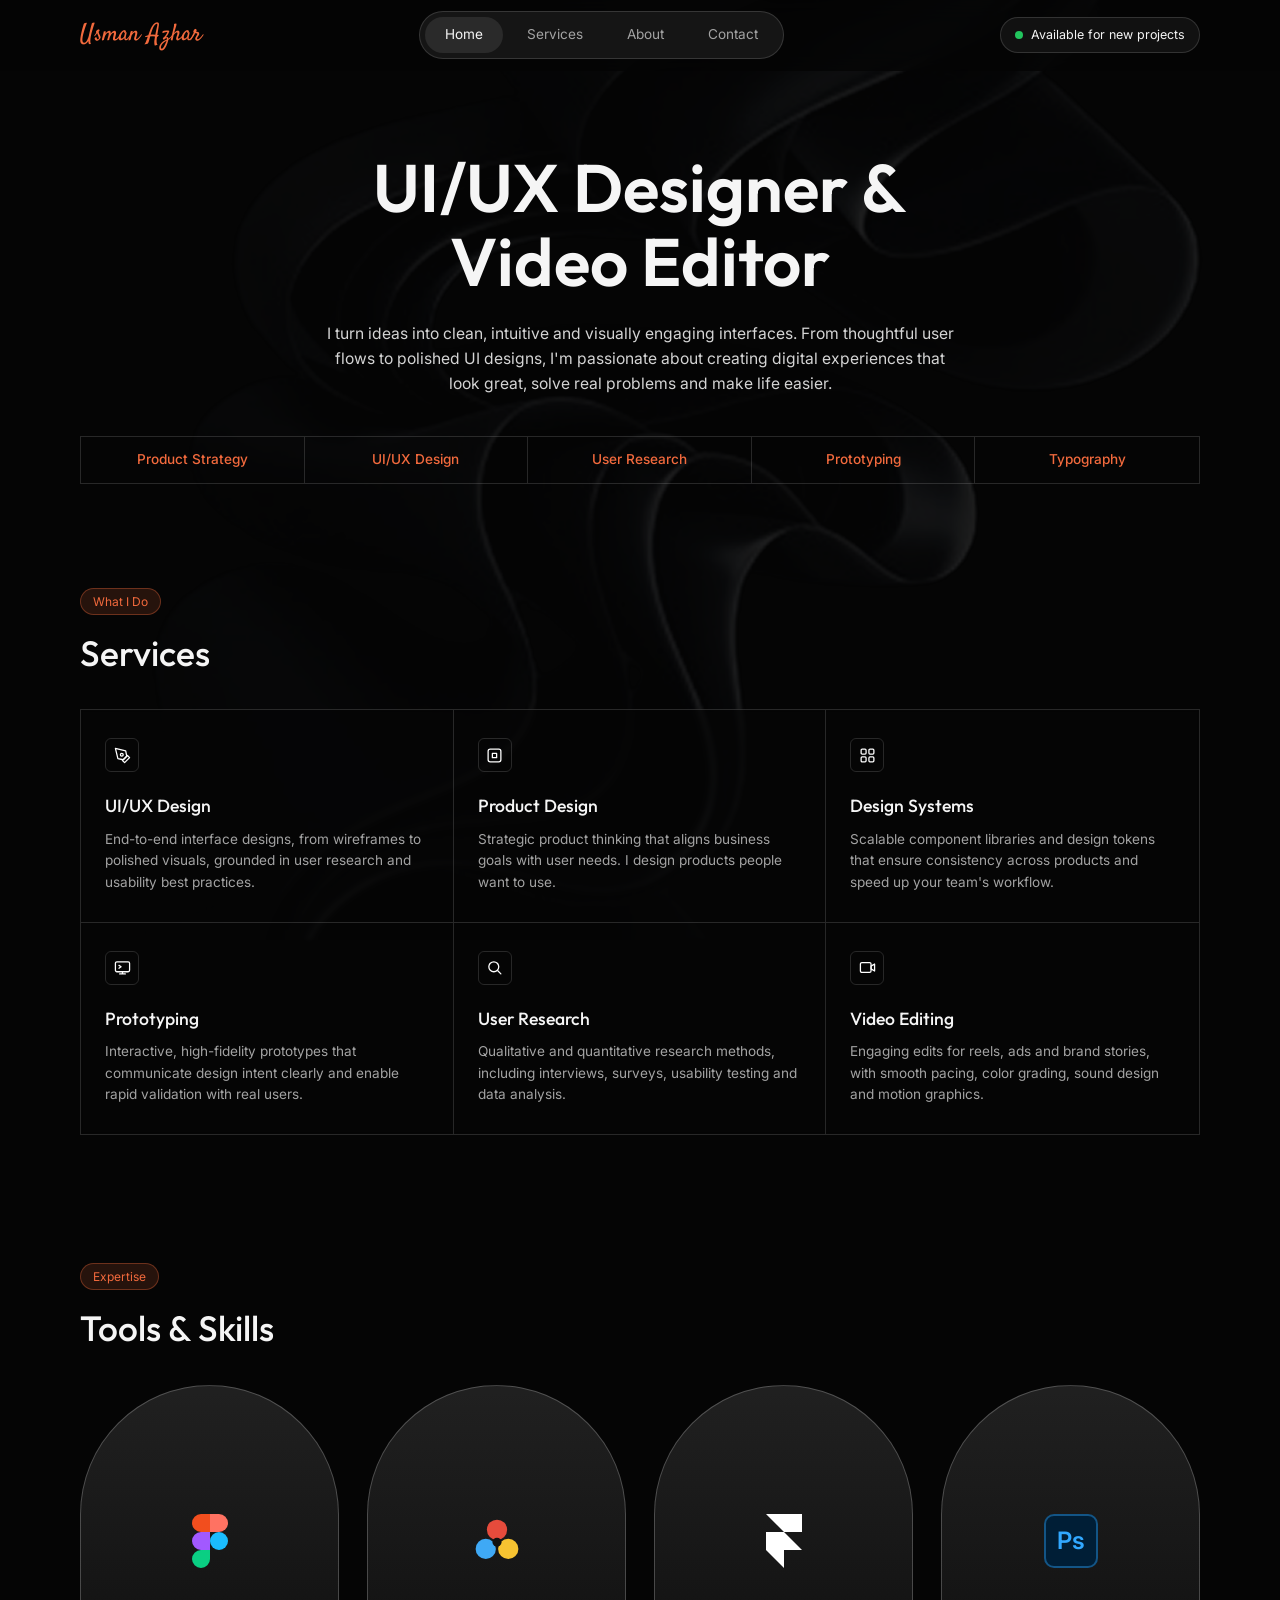
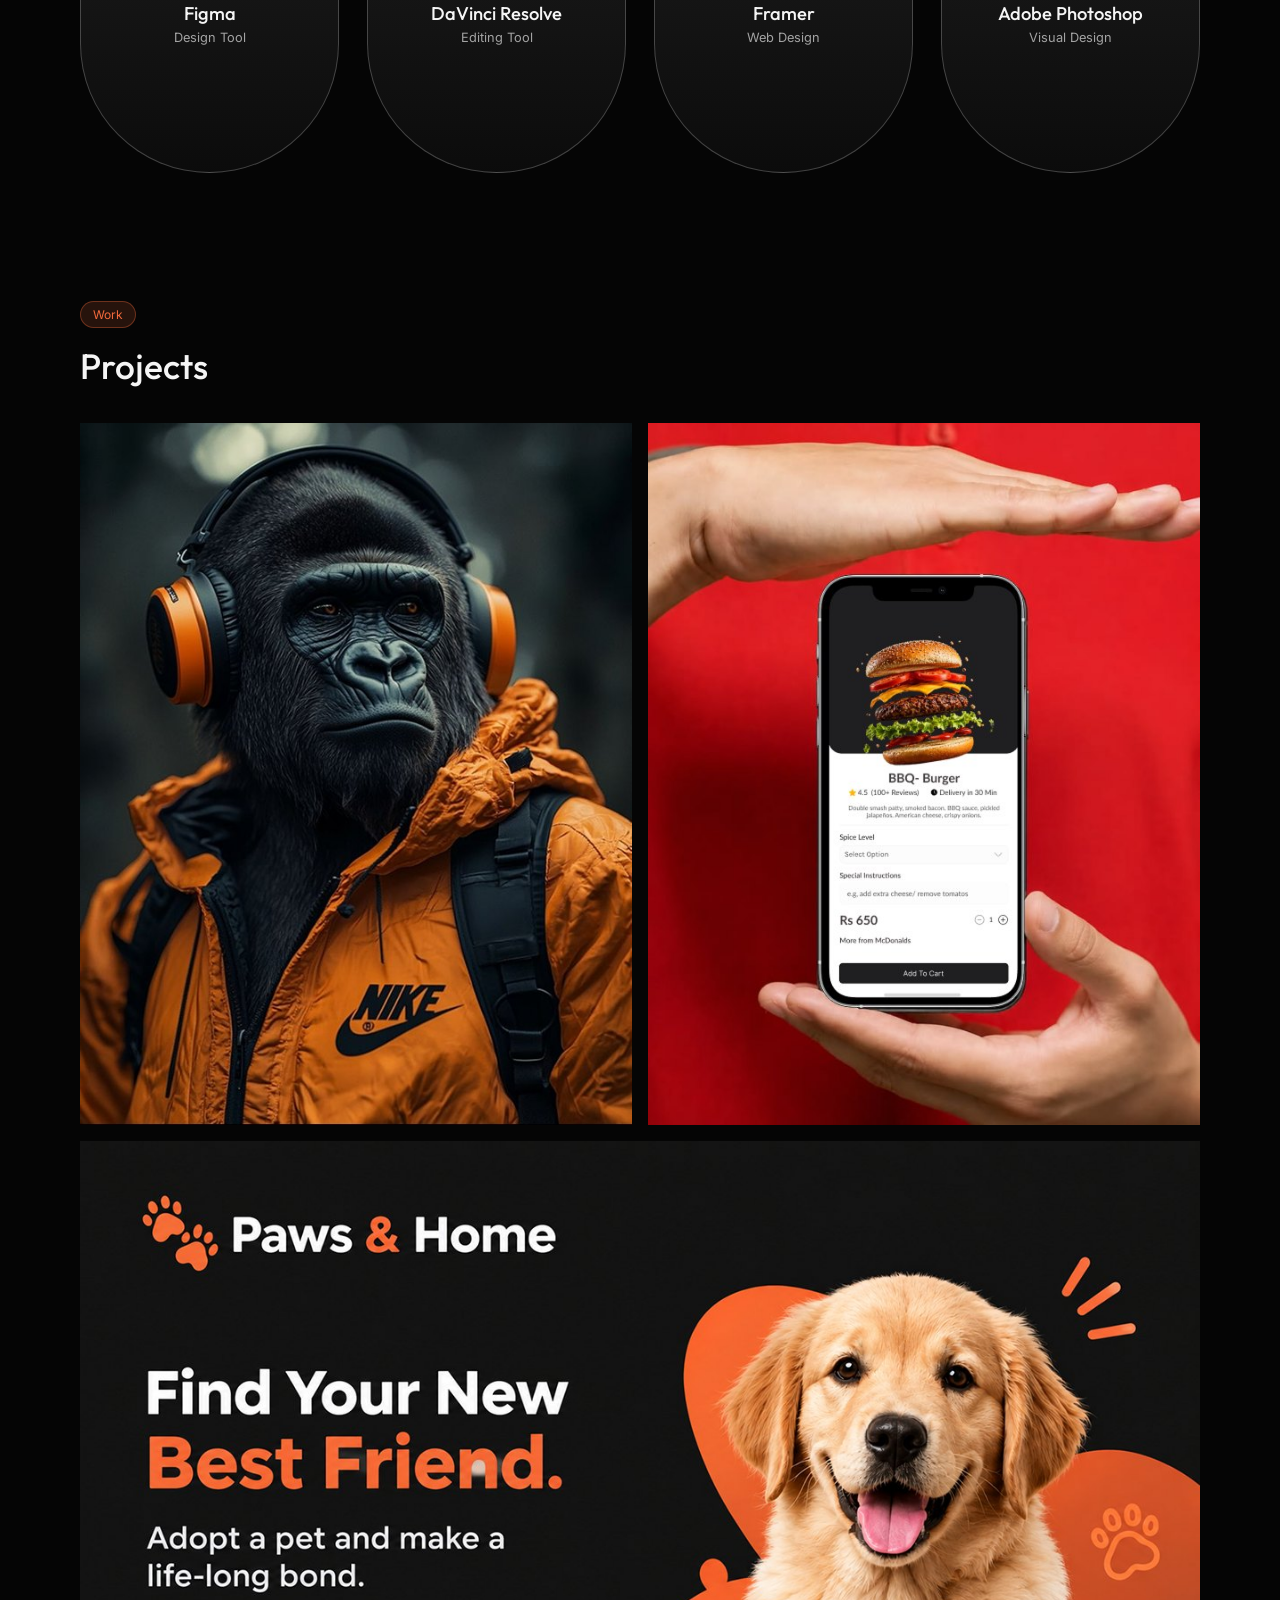
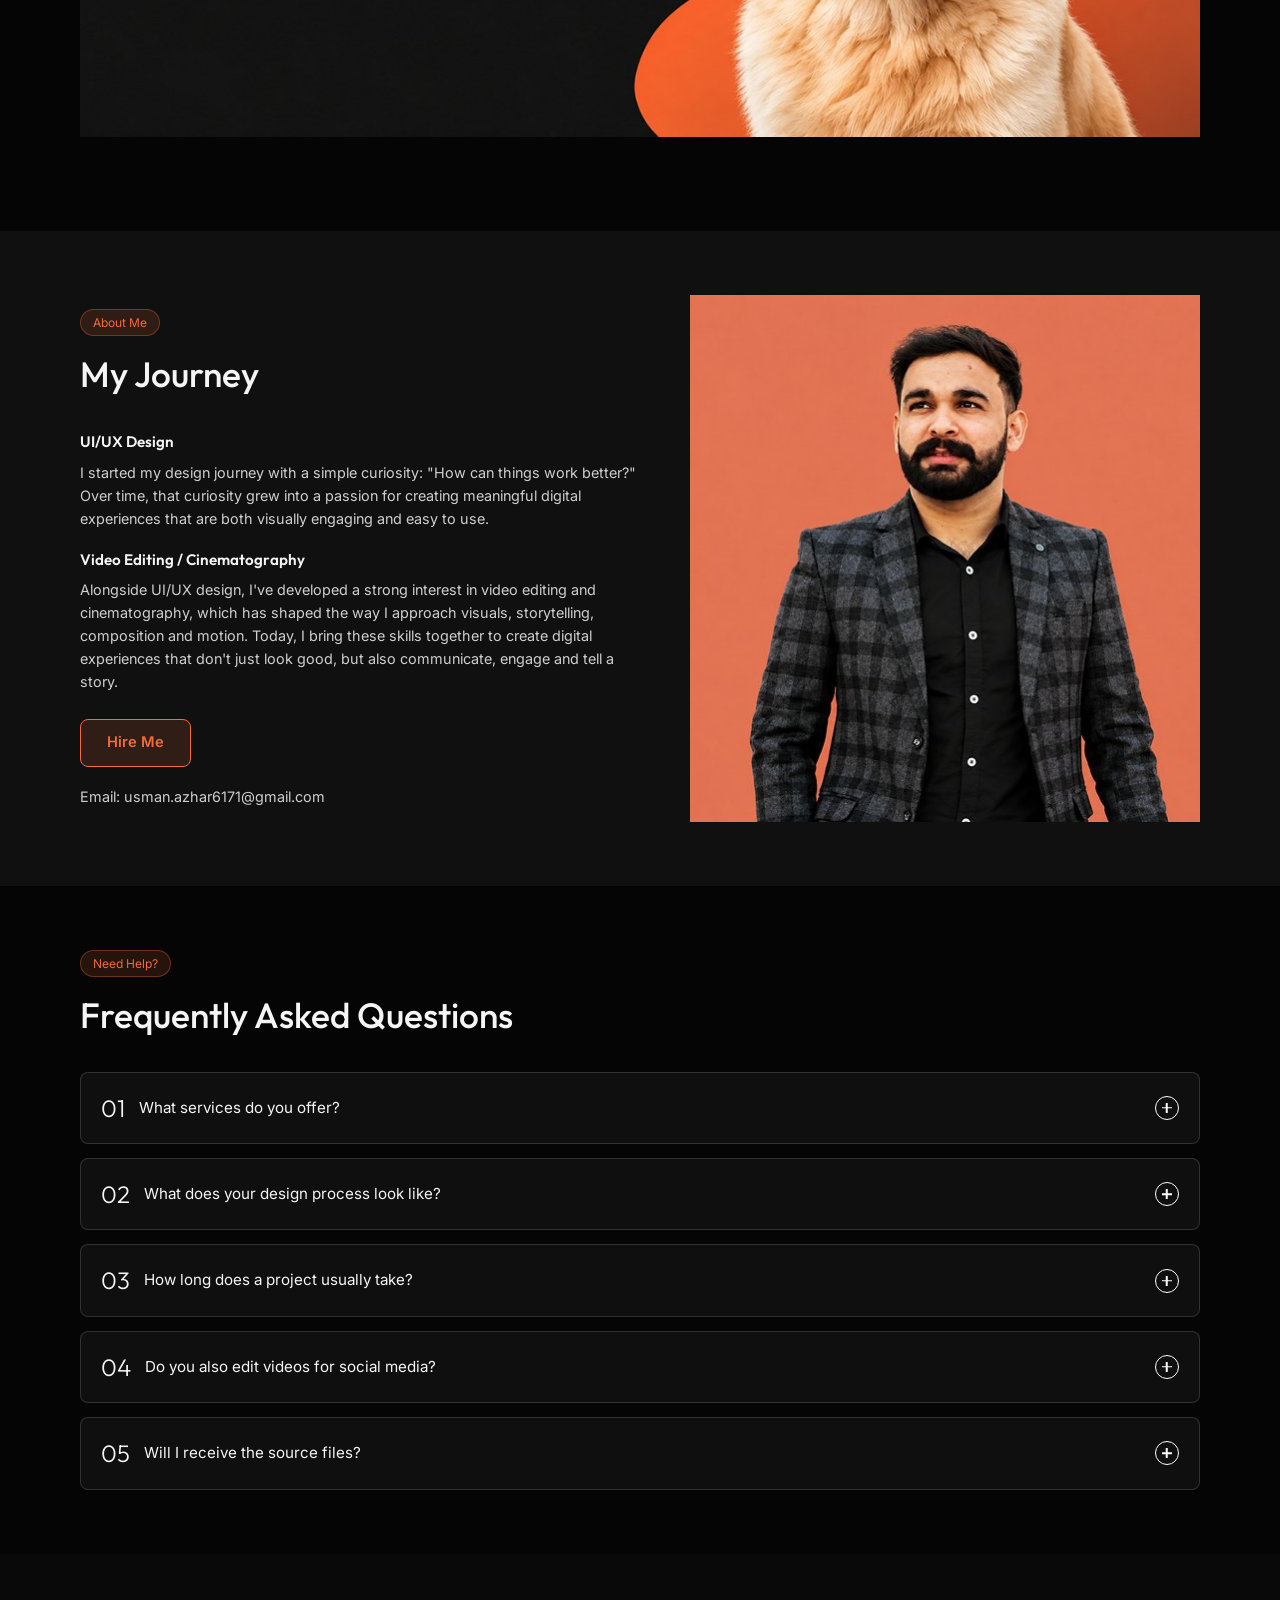
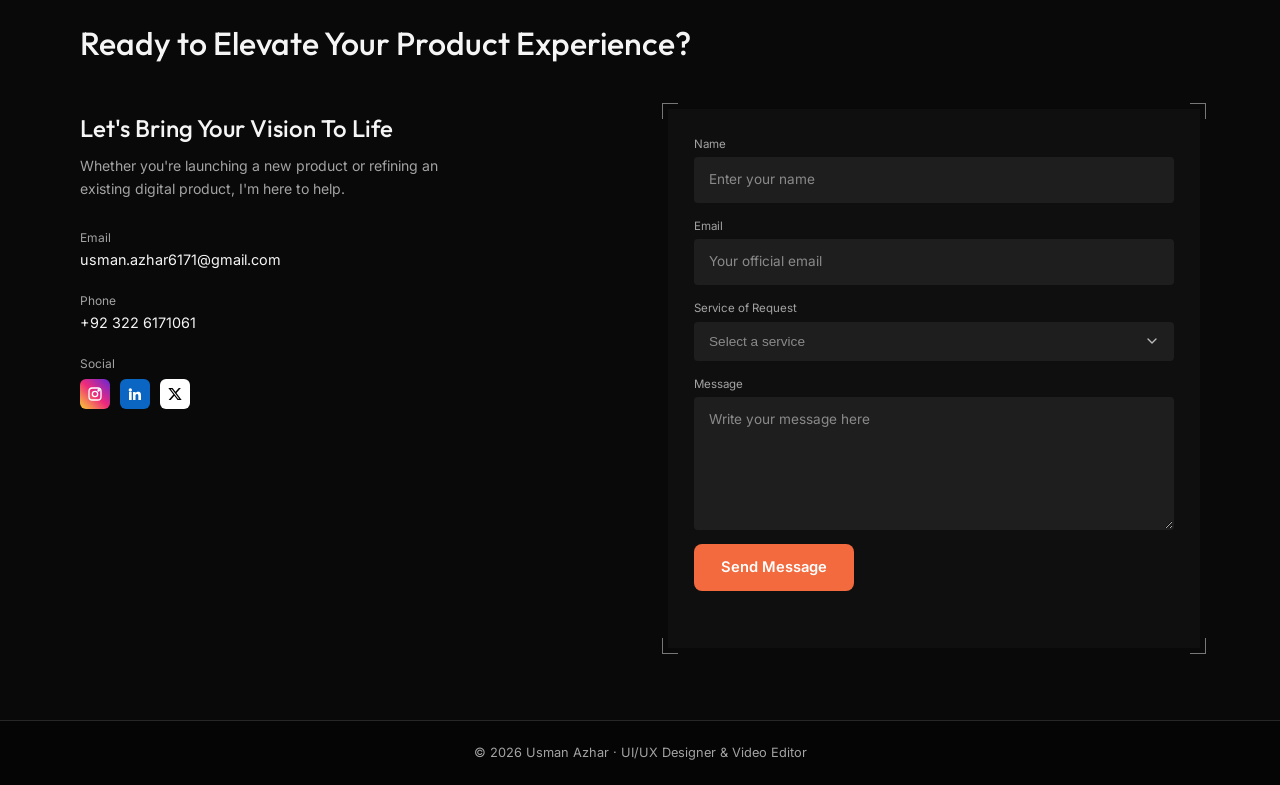
==== index.html @ 5a5806f4 "Add files via upload" ====
<!DOCTYPE html>
<html lang="en">
<head>
  <meta charset="UTF-8" />
  <meta name="viewport" content="width=device-width, initial-scale=1.0" />
  <title>Usman Azhar | UI/UX Designer &amp; Video Editor</title>
  <meta name="description" content="Usman Azhar is a UI/UX designer and video editor creating clean, intuitive and visually engaging digital experiences." />
  <link rel="preconnect" href="https://fonts.googleapis.com" />
  <link rel="preconnect" href="https://fonts.gstatic.com" crossorigin />
  <link href="https://fonts.googleapis.com/css2?family=Outfit:wght@300;400;500;600;700&family=Inter:wght@400;500;600&family=Satisfy&display=swap" rel="stylesheet" />
  <link rel="stylesheet" href="style.css" />
</head>
<body>
  <!-- ============ NAVBAR ============ -->
  <header class="nav" id="home">
    <div class="container nav__inner">
      <a href="#home" class="logo">Usman Azhar</a>

      <nav class="nav__pill" id="navLinks" aria-label="Main navigation">
        <a href="#home" class="active">Home</a>
        <a href="#services">Services</a>
        <a href="#about">About</a>
        <a href="#contact">Contact</a>
      </nav>

      <a href="#contact" class="badge">
        <span class="badge__dot"></span>
        Available for new projects
      </a>

      <button class="nav__toggle" id="navToggle" aria-label="Open menu" aria-expanded="false">
        <span></span><span></span><span></span>
      </button>
    </div>
  </header>

  <main>
    <!-- wavy background behind hero + services -->
    <div class="wave-bg" aria-hidden="true"></div>

    <!-- ============ HERO ============ -->
    <section class="hero container">
      <h1 class="hero__title reveal">UI/UX Designer &amp;<br />Video Editor</h1>
      <p class="hero__desc reveal">
        I turn ideas into clean, intuitive and visually engaging interfaces. From thoughtful
        user flows to polished UI designs, I'm passionate about creating digital experiences
        that look great, solve real problems and make life easier.
      </p>

      <ul class="skill-tags reveal">
        <li>Product Strategy</li>
        <li>UI/UX Design</li>
        <li>User Research</li>
        <li>Prototyping</li>
        <li>Typography</li>
      </ul>
    </section>

    <!-- ============ SERVICES ============ -->
    <section class="section container" id="services">
      <span class="eyebrow reveal">What I Do</span>
      <h2 class="section__title reveal">Services</h2>

      <div class="services-grid reveal">
        <article class="service">
          <div class="service__icon"><svg viewBox="0 0 24 24"><path d="M12 19l7-7 3 3-7 7-3-3z"/><path d="M18 13l-1.5-7.5L2 2l3.5 14.5L13 18l5-5z"/><circle cx="11" cy="11" r="2"/></svg></div>
          <h3>UI/UX Design</h3>
          <p>End-to-end interface designs, from wireframes to polished visuals, grounded in user research and usability best practices.</p>
        </article>
        <article class="service">
          <div class="service__icon"><svg viewBox="0 0 24 24"><rect x="3" y="3" width="18" height="18" rx="3"/><path d="M9 9h6v6H9z"/></svg></div>
          <h3>Product Design</h3>
          <p>Strategic product thinking that aligns business goals with user needs. I design products people want to use.</p>
        </article>
        <article class="service">
          <div class="service__icon"><svg viewBox="0 0 24 24"><rect x="3" y="3" width="7" height="7" rx="1.5"/><rect x="14" y="3" width="7" height="7" rx="1.5"/><rect x="3" y="14" width="7" height="7" rx="1.5"/><rect x="14" y="14" width="7" height="7" rx="1.5"/></svg></div>
          <h3>Design Systems</h3>
          <p>Scalable component libraries and design tokens that ensure consistency across products and speed up your team's workflow.</p>
        </article>
        <article class="service">
          <div class="service__icon"><svg viewBox="0 0 24 24"><rect x="2" y="4" width="20" height="14" rx="2"/><path d="M8 21h8M12 18v3"/><path d="M7 9l3 2-3 2"/></svg></div>
          <h3>Prototyping</h3>
          <p>Interactive, high-fidelity prototypes that communicate design intent clearly and enable rapid validation with real users.</p>
        </article>
        <article class="service">
          <div class="service__icon"><svg viewBox="0 0 24 24"><circle cx="11" cy="11" r="7"/><path d="M21 21l-4.35-4.35"/></svg></div>
          <h3>User Research</h3>
          <p>Qualitative and quantitative research methods, including interviews, surveys, usability testing and data analysis.</p>
        </article>
        <article class="service">
          <div class="service__icon"><svg viewBox="0 0 24 24"><rect x="2" y="5" width="15" height="14" rx="2"/><path d="M17 10l5-3v10l-5-3z"/></svg></div>
          <h3>Video Editing</h3>
          <p>Engaging edits for reels, ads and brand stories, with smooth pacing, color grading, sound design and motion graphics.</p>
        </article>
      </div>
    </section>

    <!-- ============ TOOLS ============ -->
    <section class="section container" id="tools">
      <span class="eyebrow reveal">Expertise</span>
      <h2 class="section__title reveal">Tools &amp; Skills</h2>

      <div class="tools-grid">
        <article class="tool reveal">
          <div class="tool__icon">
            <svg viewBox="0 0 38 57"><path fill="#1abcfe" d="M19 28.5a9.5 9.5 0 1 1 19 0 9.5 9.5 0 0 1-19 0z"/><path fill="#0acf83" d="M0 47.5A9.5 9.5 0 0 1 9.5 38H19v9.5a9.5 9.5 0 1 1-19 0z"/><path fill="#ff7262" d="M19 0v19h9.5a9.5 9.5 0 1 0 0-19H19z"/><path fill="#f24e1e" d="M0 9.5A9.5 9.5 0 0 0 9.5 19H19V0H9.5A9.5 9.5 0 0 0 0 9.5z"/><path fill="#a259ff" d="M0 28.5A9.5 9.5 0 0 0 9.5 38H19V19H9.5A9.5 9.5 0 0 0 0 28.5z"/></svg>
          </div>
          <h3>Figma</h3>
          <p>Design Tool</p>
        </article>
        <article class="tool reveal">
          <div class="tool__icon">
            <!-- DaVinci Resolve style mark -->
            <svg viewBox="0 0 48 48"><circle cx="24" cy="14" r="9" fill="#e64b3c"/><circle cx="14" cy="31" r="9" fill="#3fa9f5"/><circle cx="34" cy="31" r="9" fill="#f7c331"/><circle cx="24" cy="25" r="4" fill="#111"/></svg>
          </div>
          <h3>DaVinci Resolve</h3>
          <p>Editing Tool</p>
        </article>
        <article class="tool reveal">
          <div class="tool__icon">
            <svg viewBox="0 0 24 36"><path fill="#fff" d="M0 0h24v12H12zM0 12h12l12 12H0zM0 24h12v12z"/></svg>
          </div>
          <h3>Framer</h3>
          <p>Web Design</p>
        </article>
        <article class="tool reveal">
          <div class="tool__icon">
            <span class="tool__ps">Ps</span>
          </div>
          <h3>Adobe Photoshop</h3>
          <p>Visual Design</p>
        </article>
      </div>
    </section>

    <!-- ============ PROJECTS ============ -->
    <section class="section container" id="projects">
      <span class="eyebrow reveal">Work</span>
      <h2 class="section__title reveal">Projects</h2>

      <div class="projects-grid">
        <a href="#contact" class="project reveal">
          <img src="assets/gorilla.jpg" alt="Artify AI: an AI-generated image of a gorilla wearing orange headphones and a jacket" />
          <div class="project__overlay">
            <span class="project__tag">Web App</span>
            <h3>Artify AI</h3>
          </div>
        </a>
        <a href="#contact" class="project reveal">
          <img src="assets/burger.jpg" alt="Bite Rush food app showing a BBQ burger screen on a phone" />
          <div class="project__overlay">
            <span class="project__tag">Mobile App</span>
            <h3>Bite Rush</h3>
          </div>
        </a>
        <a href="#contact" class="project project--wide reveal">
          <img src="assets/pawshome.jpg" alt="Paws &amp; Home pet adoption app banner: Find your new best friend" />
          <div class="project__overlay">
            <span class="project__tag">Mobile App</span>
            <h3>Paws &amp; Home</h3>
          </div>
        </a>
      </div>
    </section>

    <!-- ============ ABOUT ============ -->
    <section class="about" id="about">
      <div class="container about__grid">
        <div class="about__text reveal">
          <span class="eyebrow">About Me</span>
          <h2 class="section__title">My Journey</h2>

          <h3>UI/UX Design</h3>
          <p>I started my design journey with a simple curiosity: "How can things work better?" Over time, that curiosity grew into a passion for creating meaningful digital experiences that are both visually engaging and easy to use.</p>

          <h3>Video Editing / Cinematography</h3>
          <p>Alongside UI/UX design, I've developed a strong interest in video editing and cinematography, which has shaped the way I approach visuals, storytelling, composition and motion. Today, I bring these skills together to create digital experiences that don't just look good, but also communicate, engage and tell a story.</p>

          <a href="#contact" class="btn btn--outline">Hire Me</a>
          <p class="about__email">Email: <a href="mailto:usman.azhar6171@gmail.com">usman.azhar6171@gmail.com</a></p>
        </div>

        <div class="about__photo reveal">
          <img src="assets/usman.jpg" alt="Portrait of Usman Azhar" />
        </div>
      </div>
    </section>

    <!-- ============ FAQ ============ -->
    <section class="section container" id="faqs">
      <span class="eyebrow reveal">Need Help?</span>
      <h2 class="section__title reveal">Frequently Asked Questions</h2>

      <div class="faq-list">
        <div class="faq reveal">
          <button class="faq__q" aria-expanded="false"><span class="faq__num">01</span><span class="faq__text">What services do you offer?</span><span class="faq__icon" aria-hidden="true"></span></button>
          <div class="faq__a"><p>I offer UI/UX design, product design, design systems, prototyping, user research and video editing for brands, startups and creators.</p></div>
        </div>
        <div class="faq reveal">
          <button class="faq__q" aria-expanded="false"><span class="faq__num">02</span><span class="faq__text">What does your design process look like?</span><span class="faq__icon" aria-hidden="true"></span></button>
          <div class="faq__a"><p>I start by understanding your users and goals, then move through wireframes, visual design and interactive prototypes, testing and refining at each step.</p></div>
        </div>
        <div class="faq reveal">
          <button class="faq__q" aria-expanded="false"><span class="faq__num">03</span><span class="faq__text">How long does a project usually take?</span><span class="faq__icon" aria-hidden="true"></span></button>
          <div class="faq__a"><p>It depends on the scope. A landing page may take about a week, while a full app design or video series can take several weeks. I share a clear timeline before we start.</p></div>
        </div>
        <div class="faq reveal">
          <button class="faq__q" aria-expanded="false"><span class="faq__num">04</span><span class="faq__text">Do you also edit videos for social media?</span><span class="faq__icon" aria-hidden="true"></span></button>
          <div class="faq__a"><p>Yes. I edit reels, short-form content, ads and brand videos, including color grading, captions, sound design and motion graphics.</p></div>
        </div>
        <div class="faq reveal">
          <button class="faq__q" aria-expanded="false"><span class="faq__num">05</span><span class="faq__text">Will I receive the source files?</span><span class="faq__icon" aria-hidden="true"></span></button>
          <div class="faq__a"><p>Yes. You'll get organized Figma files for design work and full-quality exports for video, plus developer-ready assets when needed.</p></div>
        </div>
      </div>
    </section>

    <!-- ============ CONTACT ============ -->
    <section class="contact" id="contact">
      <div class="container">
        <h2 class="contact__heading reveal">Ready to Elevate Your Product Experience?</h2>

        <div class="contact__grid">
          <div class="contact__info reveal">
            <h3>Let's Bring Your Vision To Life</h3>
            <p class="contact__lead">Whether you're launching a new product or refining an existing digital product, I'm here to help.</p>

            <dl class="contact__details">
              <div><dt>Email</dt><dd><a href="mailto:usman.azhar6171@gmail.com">usman.azhar6171@gmail.com</a></dd></div>
              <div><dt>Phone</dt><dd><a href="tel:+923226171061">+92 322 6171061</a></dd></div>
              <div>
                <dt>Social</dt>
                <dd class="socials">
                  <a href="#" aria-label="Instagram" class="social social--ig"><svg viewBox="0 0 24 24"><rect x="3" y="3" width="18" height="18" rx="5"/><circle cx="12" cy="12" r="4"/><circle cx="17.5" cy="6.5" r="1" fill="currentColor"/></svg></a>
                  <a href="#" aria-label="LinkedIn" class="social social--in"><svg viewBox="0 0 24 24"><path fill="currentColor" stroke="none" d="M4.98 3.5a2.5 2.5 0 1 1 0 5 2.5 2.5 0 0 1 0-5zM3 9h4v12H3zM9 9h3.8v1.7h.05c.53-1 1.83-2.05 3.77-2.05C20.6 8.65 21 11.2 21 14.5V21h-4v-5.8c0-1.4 0-3.2-1.95-3.2s-2.25 1.5-2.25 3.1V21H9z"/></svg></a>
                  <a href="#" aria-label="X (Twitter)" class="social social--x"><svg viewBox="0 0 24 24"><path fill="currentColor" stroke="none" d="M17.75 3h3.07l-6.7 7.66L22 21h-6.17l-4.83-6.32L5.47 21H2.4l7.17-8.2L2 3h6.32l4.37 5.78zm-1.08 16.17h1.7L7.4 4.74H5.58z"/></svg></a>
                </dd>
              </div>
            </dl>
          </div>

          <form class="contact__form reveal" id="contactForm" data-email="usman.azhar6171@gmail.com" novalidate>
            <span class="corner corner--tl"></span><span class="corner corner--tr"></span>
            <span class="corner corner--bl"></span><span class="corner corner--br"></span>

            <label>Name<input type="text" name="name" placeholder="Enter your name" required /></label>
            <label>Email<input type="email" name="email" placeholder="Your official email" required /></label>
            <label>Service of Request
              <span class="select-wrap">
                <select name="service" required>
                  <option value="" disabled selected>Select a service</option>
                  <option>UI/UX Design</option>
                  <option>Product Design</option>
                  <option>Design Systems</option>
                  <option>Prototyping</option>
                  <option>User Research</option>
                  <option>Video Editing</option>
                </select>
                <svg class="select-wrap__icon" viewBox="0 0 24 24" aria-hidden="true"><path d="M6 9l6 6 6-6"/></svg>
              </span>
            </label>
            <label>Message<textarea name="message" rows="5" placeholder="Write your message here" required></textarea></label>
            <input type="text" name="company" class="honeypot" tabindex="-1" autocomplete="off" />
            <button type="submit" class="btn btn--primary">Send Message</button>
            <p class="form-status" id="formStatus" role="status"></p>
          </form>
        </div>
      </div>
    </section>
  </main>

  <footer class="footer">
    <div class="container">© <span id="year"></span> Usman Azhar · UI/UX Designer &amp; Video Editor</div>
  </footer>

  <script src="script.js"></script>
</body>
</html>
---- style.css ----
/* =========================================================
   Usman Azhar — Portfolio
   Black background · orange accent
   ========================================================= */

:root {
  --orange: #f26a3d;
  --orange-soft: rgba(242, 106, 61, 0.14);
  --bg: #050505;
  --surface: #121212;
  --surface-2: #1b1b1b;
  --border: rgba(255, 255, 255, 0.14);
  --text: #f5f5f5;
  --muted: #a3a3a3;
  --ease: cubic-bezier(0.22, 1, 0.36, 1);
  --font-head: "Outfit", sans-serif;
  --font-body: "Inter", sans-serif;
}

*, *::before, *::after { box-sizing: border-box; margin: 0; padding: 0; }
html { scroll-behavior: smooth; }
body { font-family: var(--font-body); background: var(--bg); color: var(--text); line-height: 1.6; overflow-x: hidden; }
img { max-width: 100%; display: block; }
a { color: inherit; text-decoration: none; }
button, input, textarea { font: inherit; color: inherit; }
.container { width: min(1120px, 100% - 40px); margin-inline: auto; }
main { position: relative; overflow-x: clip; }
html, body { overflow-x: clip; }

/* ================= BUTTONS ================= */
.btn {
  display: inline-flex; align-items: center; justify-content: center;
  padding: 11px 26px; border-radius: 8px;
  font-weight: 600; font-size: 0.92rem; cursor: pointer;
  border: 1px solid transparent;
  transition: transform 0.3s var(--ease), background 0.3s, color 0.3s, box-shadow 0.3s, border-color 0.3s;
}
.btn--primary { background: var(--orange); color: #fff; }
.btn--primary:hover { transform: translateY(-3px); box-shadow: 0 12px 28px -10px var(--orange); background: #ff7a4d; }
.btn--outline { border-color: var(--orange); color: var(--orange); background: var(--orange-soft); }
.btn--outline:hover { background: var(--orange); color: #fff; transform: translateY(-3px); box-shadow: 0 12px 28px -10px var(--orange); }
.btn:active { transform: scale(0.97); }
:focus-visible { outline: 2px solid var(--orange); outline-offset: 3px; }

/* ================= NAVBAR ================= */
.nav {
  position: sticky; top: 0; z-index: 50;
  background: rgba(5, 5, 5, 0.75); backdrop-filter: blur(12px);
  border-bottom: 1px solid transparent; transition: border-color 0.3s;
}
.nav.scrolled { border-color: var(--border); }
.nav__inner { height: 70px; display: flex; align-items: center; justify-content: space-between; gap: 20px; }

.logo { font-family: "Satisfy", cursive; font-size: 1.5rem; color: var(--orange); transition: transform 0.3s var(--ease); }
.logo:hover { transform: rotate(-3deg) scale(1.05); }

.nav__pill {
  display: flex; gap: 4px; padding: 5px;
  border-radius: 999px; background: #151515; border: 1px solid var(--border);
}
.nav__pill a {
  padding: 7px 20px; border-radius: 999px; font-size: 0.85rem; color: var(--muted);
  transition: background 0.3s, color 0.3s;
}
.nav__pill a:hover { color: var(--text); background: rgba(255, 255, 255, 0.06); }
.nav__pill a.active { background: #2a2a2a; color: var(--text); }

.badge {
  display: inline-flex; align-items: center; gap: 8px;
  padding: 7px 14px; border-radius: 999px; font-size: 0.78rem;
  background: #111; border: 1px solid var(--border);
  transition: border-color 0.3s, transform 0.3s var(--ease);
}
.badge:hover { border-color: #22c55e; transform: translateY(-2px); }
.badge__dot { width: 8px; height: 8px; border-radius: 50%; background: #22c55e; box-shadow: 0 0 0 0 rgba(34, 197, 94, 0.6); animation: pulse 2s infinite; }
@keyframes pulse { 70% { box-shadow: 0 0 0 8px rgba(34, 197, 94, 0); } 100% { box-shadow: 0 0 0 0 rgba(34, 197, 94, 0); } }

.nav__toggle { display: none; background: none; border: 0; cursor: pointer; width: 32px; height: 32px; position: relative; }
.nav__toggle span { position: absolute; left: 4px; right: 4px; height: 2px; background: var(--text); border-radius: 2px; transition: transform 0.3s var(--ease), opacity 0.3s; }
.nav__toggle span:nth-child(1) { top: 9px; } .nav__toggle span:nth-child(2) { top: 15px; } .nav__toggle span:nth-child(3) { top: 21px; }
.nav__toggle.open span:nth-child(1) { transform: translateY(6px) rotate(45deg); }
.nav__toggle.open span:nth-child(2) { opacity: 0; }
.nav__toggle.open span:nth-child(3) { transform: translateY(-6px) rotate(-45deg); }

/* ================= WAVE BACKGROUND ================= */
.wave-bg {
  position: fixed; inset: -40px 0; z-index: -1;
  background: url("assets/wave.png") center / cover no-repeat;
  opacity: 0.45; pointer-events: none;
  animation: drift 20s ease-in-out infinite alternate;
}
@keyframes drift { from { transform: translateY(0) scale(1); } to { transform: translateY(30px) scale(1.04); } }

/* ================= HERO ================= */
.hero { text-align: center; padding: 80px 0 40px; }
.hero__title { font-family: var(--font-head); font-weight: 600; font-size: clamp(2.4rem, 6vw, 4.2rem); line-height: 1.1; }
.hero__desc { max-width: 640px; margin: 22px auto 40px; color: #d4d4d4; font-size: 0.98rem; }

.skill-tags { list-style: none; display: grid; grid-template-columns: repeat(5, 1fr); border: 1px solid var(--border); }
.skill-tags li {
  padding: 12px 10px; font-size: 0.85rem; font-weight: 500; color: var(--orange);
  border-right: 1px solid var(--border);
  transition: background 0.3s, color 0.3s;
  cursor: default;
}
.skill-tags li:last-child { border-right: 0; }
.skill-tags li:hover { background: var(--orange); color: #fff; }

/* ================= SECTIONS ================= */
.section { padding: 64px 0; }
.eyebrow {
  display: inline-block; padding: 3px 12px; border-radius: 999px;
  font-size: 0.75rem; color: var(--orange); background: var(--orange-soft);
  border: 1px solid rgba(242, 106, 61, 0.35);
  margin-bottom: 10px;
}
.section__title { font-family: var(--font-head); font-weight: 500; font-size: clamp(1.7rem, 3vw, 2.2rem); margin-bottom: 28px; }

/* ================= SERVICES ================= */
.services-grid { display: grid; grid-template-columns: repeat(3, 1fr); border: 1px solid var(--border); background: rgba(5, 5, 5, 0.6); backdrop-filter: blur(2px); }
.service {
  position: relative; padding: 28px 24px;
  border-right: 1px solid var(--border); border-bottom: 1px solid var(--border);
  overflow: hidden; isolation: isolate;
  transition: background 0.4s var(--ease);
}
.service:nth-child(3n) { border-right: 0; }
.service:nth-last-child(-n + 3) { border-bottom: 0; }
/* orange glow that rises from the bottom on hover */
.service::before {
  content: ""; position: absolute; inset: 0; z-index: -1;
  background: linear-gradient(0deg, rgba(242, 106, 61, 0.22), transparent 70%);
  transform: translateY(100%); transition: transform 0.5s var(--ease);
}
.service:hover::before { transform: translateY(0); }
.service:hover { background: rgba(255, 255, 255, 0.02); }

.service__icon {
  width: 34px; height: 34px; border-radius: 6px; display: grid; place-items: center;
  border: 1px solid var(--border); margin-bottom: 20px;
  transition: background 0.4s, border-color 0.4s, transform 0.4s var(--ease);
}
.service__icon svg { width: 17px; height: 17px; fill: none; stroke: #fff; stroke-width: 1.8; stroke-linecap: round; stroke-linejoin: round; }
.service:hover .service__icon { background: var(--orange); border-color: var(--orange); transform: rotate(-8deg) scale(1.1); }
.service h3 { font-family: var(--font-head); font-weight: 500; font-size: 1.1rem; margin-bottom: 8px; transition: color 0.3s; }
.service:hover h3 { color: var(--orange); }
.service p { font-size: 0.85rem; color: var(--muted); }

/* ================= TOOLS ================= */
.tools-grid { display: grid; grid-template-columns: repeat(4, 1fr); gap: 28px; }
.tool {
  display: flex; flex-direction: column; align-items: center; justify-content: center;
  text-align: center; padding: 48px 16px; aspect-ratio: 2 / 3;
  border-radius: 999px;
  background: linear-gradient(180deg, rgba(34, 34, 34, 0.95), rgba(12, 12, 12, 0.95));
  border: 1px solid rgba(255, 255, 255, 0.22);
  transition: transform 0.45s var(--ease), border-color 0.45s, box-shadow 0.45s var(--ease);
}
.tool:hover { transform: translateY(-10px); border-color: var(--orange); box-shadow: 0 24px 50px -24px var(--orange); }
.tool__icon { height: 64px; display: grid; place-items: center; margin-bottom: 26px; transition: transform 0.5s var(--ease); }
.tool__icon svg { height: 54px; width: auto; }
.tool:hover .tool__icon { transform: translateY(-6px) scale(1.12) rotate(-6deg); }
.tool__ps {
  width: 54px; height: 54px; border-radius: 10px; display: grid; place-items: center;
  background: #001e36; color: #31a8ff; font-weight: 600; font-size: 1.5rem; border: 2px solid #31a8ff66;
}
.tool h3 { font-family: var(--font-head); font-weight: 500; font-size: 1.15rem; }
.tool p { font-size: 0.8rem; color: var(--muted); }

/* ================= PROJECTS ================= */
.projects-grid { display: grid; grid-template-columns: 1fr 1fr; gap: 16px; }
.project { position: relative; overflow: hidden; display: block; aspect-ratio: 618 / 786; }
.project--wide { grid-column: 1 / -1; aspect-ratio: 1261 / 671; }
.project img { width: 100%; height: 100%; object-fit: cover; transition: transform 0.9s var(--ease), filter 0.6s; }
.project:hover img { transform: scale(1.06); filter: brightness(0.7); }
.project__overlay {
  position: absolute; inset: auto 0 0 0; padding: 24px;
  background: linear-gradient(transparent, rgba(0, 0, 0, 0.85));
  transform: translateY(100%); transition: transform 0.5s var(--ease);
}
.project:hover .project__overlay { transform: translateY(0); }
.project__tag { display: inline-block; font-size: 0.72rem; padding: 3px 10px; border-radius: 999px; background: var(--orange); margin-bottom: 8px; }
.project h3 { font-family: var(--font-head); font-weight: 500; font-size: 1.3rem; }

/* ================= ABOUT ================= */
.about { background: rgba(22, 22, 22, 0.72); backdrop-filter: blur(2px); padding: 64px 0; margin-top: 30px; }
.about__grid { display: grid; grid-template-columns: 1.1fr 1fr; gap: 48px; align-items: center; }
.about__text h3 { font-family: var(--font-head); font-weight: 600; font-size: 0.95rem; margin: 18px 0 6px; }
.about__text p { font-size: 0.9rem; color: #cfcfcf; }
.about__text .btn { margin-top: 26px; }
.about__email { margin-top: 18px; font-size: 0.85rem; }
.about__email a { transition: color 0.3s; }
.about__email a:hover { color: var(--orange); }
.about__photo { background: #e2714f; overflow: hidden; }
.about__photo img { width: 100%; transition: transform 0.9s var(--ease); }
.about__photo:hover img { transform: scale(1.05); }

/* ================= FAQ ================= */
.faq-list { display: grid; gap: 14px; }
.faq { border-radius: 8px; background: rgba(18, 18, 18, 0.85); border: 1px solid var(--border); transition: border-color 0.3s, background 0.3s; }
.faq:hover, .faq.open { border-color: rgba(242, 106, 61, 0.6); background: var(--surface-2); }
.faq__q { width: 100%; display: flex; align-items: center; gap: 14px; padding: 16px 20px; background: none; border: 0; cursor: pointer; text-align: left; }
.faq__num { font-family: var(--font-head); font-weight: 300; font-size: 1.5rem; transition: color 0.3s; }
.faq:hover .faq__num, .faq.open .faq__num { color: var(--orange); }
.faq__text { flex: 1; font-size: 0.95rem; }
.faq__icon { position: relative; flex-shrink: 0; width: 24px; height: 24px; border-radius: 50%; border: 1.5px solid #fff; transition: transform 0.4s var(--ease), background 0.3s, border-color 0.3s; }
.faq__icon::before, .faq__icon::after { content: ""; position: absolute; top: 50%; left: 50%; width: 10px; height: 1.5px; background: #fff; transform: translate(-50%, -50%); }
.faq__icon::after { transform: translate(-50%, -50%) rotate(90deg); }
.faq__q:hover .faq__icon { background: var(--orange); border-color: var(--orange); }
.faq.open .faq__icon { transform: rotate(45deg); background: var(--orange); border-color: var(--orange); }
.faq__a { display: grid; grid-template-rows: 0fr; transition: grid-template-rows 0.4s var(--ease); }
.faq__a p { overflow: hidden; padding: 0 20px 0 62px; color: var(--muted); font-size: 0.9rem; }
.faq.open .faq__a { grid-template-rows: 1fr; }
.faq.open .faq__a p { padding-bottom: 18px; }

/* ================= CONTACT ================= */
.contact { background: rgba(12, 12, 12, 0.6); padding: 64px 0 72px; }
.contact__heading { font-family: var(--font-head); font-weight: 500; font-size: clamp(1.5rem, 3vw, 2rem); margin-bottom: 40px; }
.contact__grid { display: grid; grid-template-columns: 1fr 1fr; gap: 56px; align-items: start; }
.contact__info h3 { font-family: var(--font-head); font-weight: 500; font-size: 1.5rem; margin-bottom: 8px; }
.contact__lead { color: var(--muted); font-size: 0.88rem; max-width: 40ch; margin-bottom: 28px; }
.contact__details { display: grid; gap: 18px; }
.contact__details dt { font-size: 0.75rem; color: var(--muted); }
.contact__details dd a { font-size: 0.9rem; transition: color 0.3s; }
.contact__details dd a:hover { color: var(--orange); }
.socials { display: flex; gap: 10px; margin-top: 6px; }
.social { width: 30px; height: 30px; border-radius: 6px; display: grid; place-items: center; transition: transform 0.3s var(--ease), box-shadow 0.3s; }
.social svg { width: 16px; height: 16px; fill: none; stroke: currentColor; stroke-width: 2; }
.social--ig { background: linear-gradient(45deg, #f9ce34, #ee2a7b, #6228d7); color: #fff; }
.social--in { background: #0a66c2; color: #fff; }
.social--x { background: #fff; color: #000; }
.social:hover { transform: translateY(-4px) rotate(-6deg); box-shadow: 0 10px 20px -8px rgba(255, 255, 255, 0.4); }

.contact__form { position: relative; display: grid; gap: 14px; padding: 26px; background: rgba(17, 17, 17, 0.88); }
.contact__form label { display: grid; gap: 4px; font-size: 0.72rem; color: var(--muted); }
.contact__form input, .contact__form textarea {
  width: 100%; padding: 11px 14px; border-radius: 4px;
  background: #1e1e1e; border: 1px solid transparent; font-size: 0.85rem; color: var(--text);
  transition: border-color 0.3s, box-shadow 0.3s;
}
.contact__form textarea { resize: vertical; }
.select-wrap { position: relative; display: block; }
.contact__form select {
  width: 100%; padding: 11px 40px 11px 14px; border-radius: 4px;
  background: #1e1e1e; border: 1px solid transparent; font-size: 0.85rem; color: #8a8a8a;
  appearance: none; -webkit-appearance: none; cursor: pointer;
  transition: border-color 0.3s, box-shadow 0.3s;
}
.contact__form select:valid { color: var(--text); }
.contact__form select option { background: #1e1e1e; color: var(--text); }
.contact__form select:focus { outline: none; border-color: var(--orange); box-shadow: 0 0 0 3px var(--orange-soft); }
.select-wrap__icon {
  position: absolute; right: 14px; top: 50%; width: 16px; height: 16px; transform: translateY(-50%);
  fill: none; stroke: #bbb; stroke-width: 2; stroke-linecap: round; stroke-linejoin: round;
  pointer-events: none; transition: transform 0.3s var(--ease), stroke 0.3s;
}
.select-wrap:focus-within .select-wrap__icon { transform: translateY(-50%) rotate(180deg); stroke: var(--orange); }
.contact__form ::placeholder { color: #8a8a8a; }
.contact__form input:focus, .contact__form textarea:focus { outline: none; border-color: var(--orange); box-shadow: 0 0 0 3px var(--orange-soft); }
.contact__form .invalid { border-color: #f87171; }
.contact__form .btn { justify-self: start; }
.honeypot { position: absolute; left: -9999px; }
.form-status { font-size: 0.85rem; min-height: 1.2em; }
.form-status.success { color: #4ade80; }
.form-status.error { color: #f87171; }

/* corner brackets around the form */
.corner { position: absolute; width: 16px; height: 16px; border-color: #777; border-style: solid; transition: width 0.4s var(--ease), height 0.4s var(--ease), border-color 0.4s; }
.corner--tl { top: -6px; left: -6px; border-width: 1.5px 0 0 1.5px; }
.corner--tr { top: -6px; right: -6px; border-width: 1.5px 1.5px 0 0; }
.corner--bl { bottom: -6px; left: -6px; border-width: 0 0 1.5px 1.5px; }
.corner--br { bottom: -6px; right: -6px; border-width: 0 1.5px 1.5px 0; }
.contact__form:hover .corner, .contact__form:focus-within .corner { width: 30px; height: 30px; border-color: var(--orange); }

/* ================= FOOTER ================= */
.footer { background: rgba(5, 5, 5, 0.8); border-top: 1px solid var(--border); padding: 22px 0; text-align: center; font-size: 0.8rem; color: var(--muted); }

/* ================= SCROLL REVEAL ================= */
.reveal { opacity: 0; transform: translateY(24px); transition: opacity 0.8s var(--ease), transform 0.8s var(--ease); }
.reveal.visible { opacity: 1; transform: none; }

/* ================= RESPONSIVE ================= */
@media (max-width: 960px) {
  .badge { display: none; }
  .tools-grid { grid-template-columns: repeat(2, 1fr); }
  .services-grid { grid-template-columns: repeat(2, 1fr); }
  .service:nth-child(3n) { border-right: 1px solid var(--border); }
  .service:nth-child(2n) { border-right: 0; }
  .service:nth-last-child(-n + 3) { border-bottom: 1px solid var(--border); }
  .service:nth-last-child(-n + 2) { border-bottom: 0; }
}

@media (max-width: 760px) {
  .nav__toggle { display: block; }
  .nav__pill {
    position: absolute; top: 70px; left: 20px; right: 20px;
    flex-direction: column; border-radius: 14px; padding: 8px;
    opacity: 0; transform: translateY(-10px); pointer-events: none;
    transition: opacity 0.3s, transform 0.3s var(--ease);
  }
  .nav__pill.open { opacity: 1; transform: none; pointer-events: auto; }
  .nav__pill a { border-radius: 10px; padding: 12px 16px; }

  .hero { padding-top: 48px; }
  .skill-tags { grid-template-columns: 1fr 1fr; }
  .skill-tags li { border-bottom: 1px solid var(--border); }
  .skill-tags li:nth-child(2n) { border-right: 0; }
  .skill-tags li:last-child { grid-column: 1 / -1; border-bottom: 0; }

  .services-grid { grid-template-columns: 1fr; }
  .service { border-right: 0 !important; border-bottom: 1px solid var(--border) !important; }
  .service:last-child { border-bottom: 0 !important; }

  .projects-grid, .about__grid, .contact__grid { grid-template-columns: 1fr; }
  .project--wide .project__overlay { display: none; }
  /* show project titles on touch screens */
  .project__overlay { transform: none; }
  .about__photo { order: -1; }
  .faq__a p { padding-left: 20px; }
}

@media (max-width: 480px) {
  .tools-grid { grid-template-columns: 1fr 1fr; gap: 12px; }
  .tool { padding: 30px 10px; }
  .tool h3 { font-size: 0.95rem; }
}

@media (prefers-reduced-motion: reduce) {
  *, *::before, *::after { transition: none !important; animation: none !important; }
  .reveal { opacity: 1; transform: none; }
  html { scroll-behavior: auto; }
}
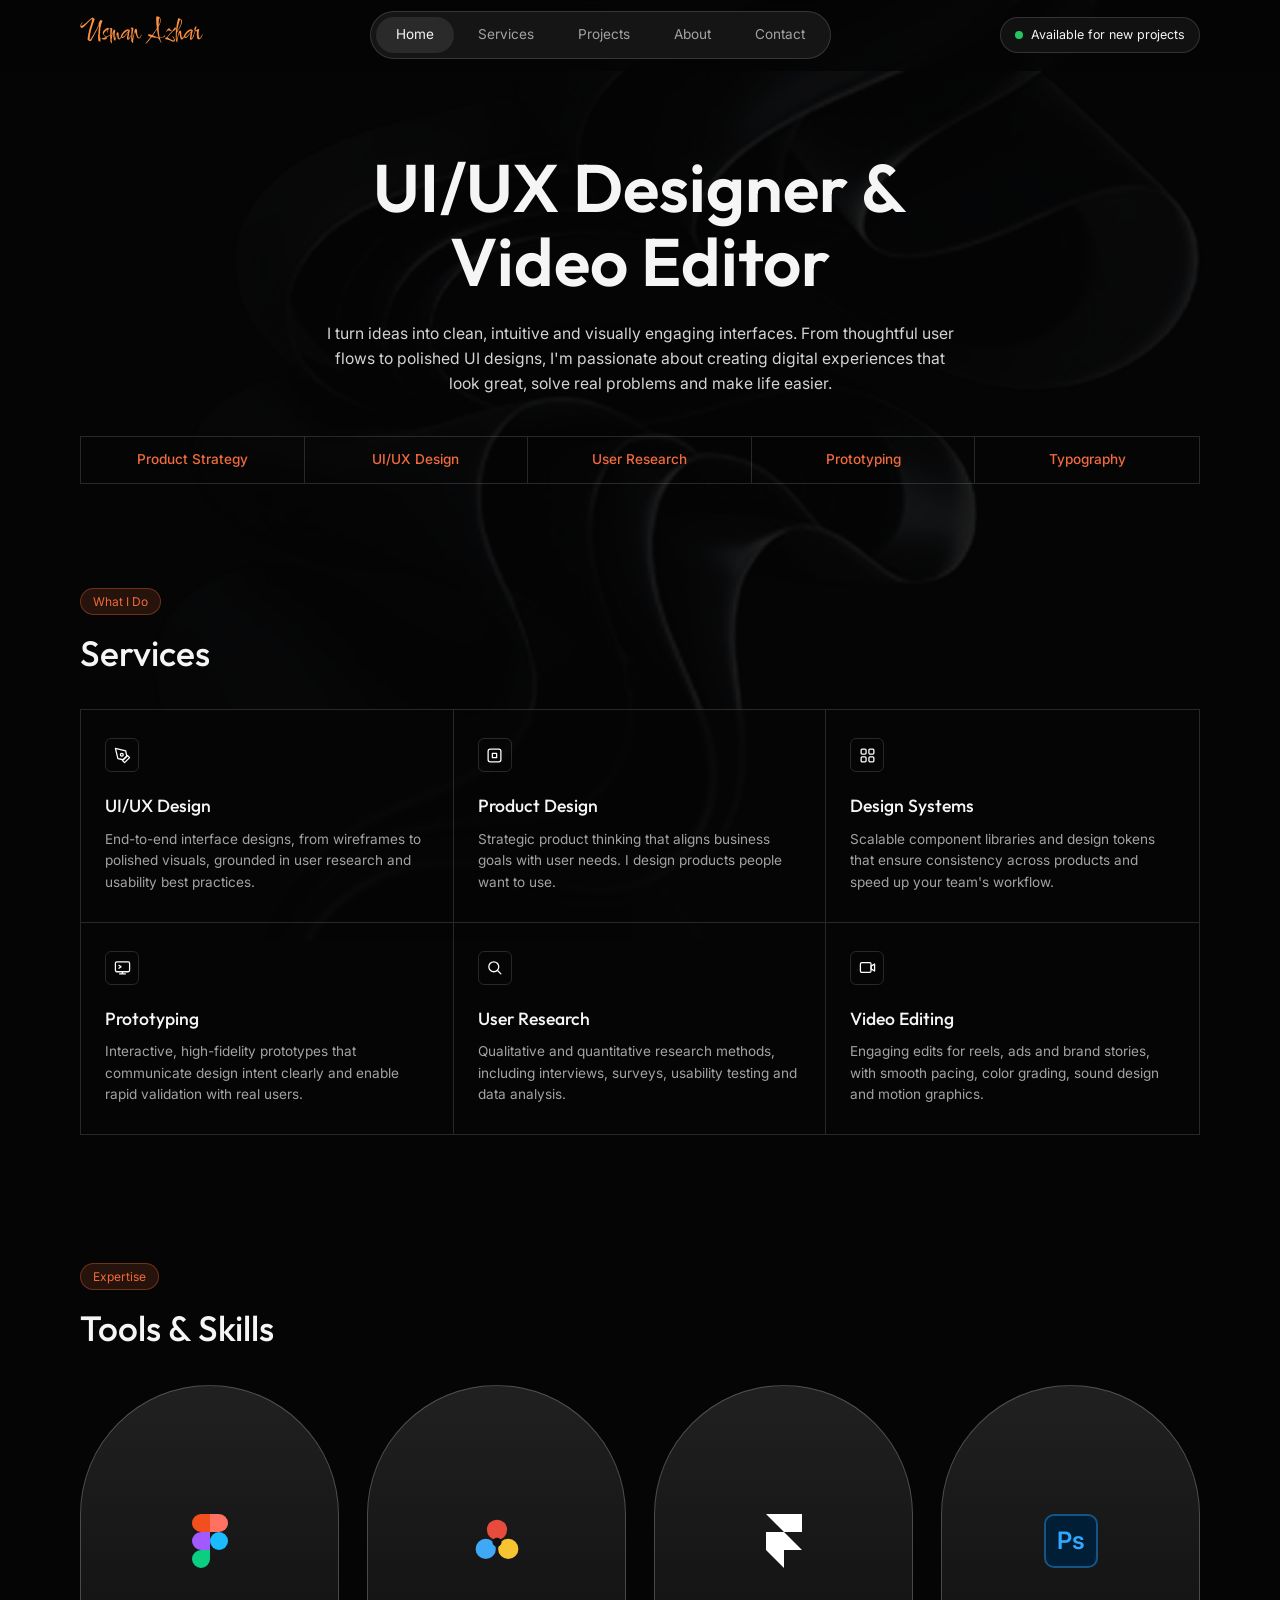
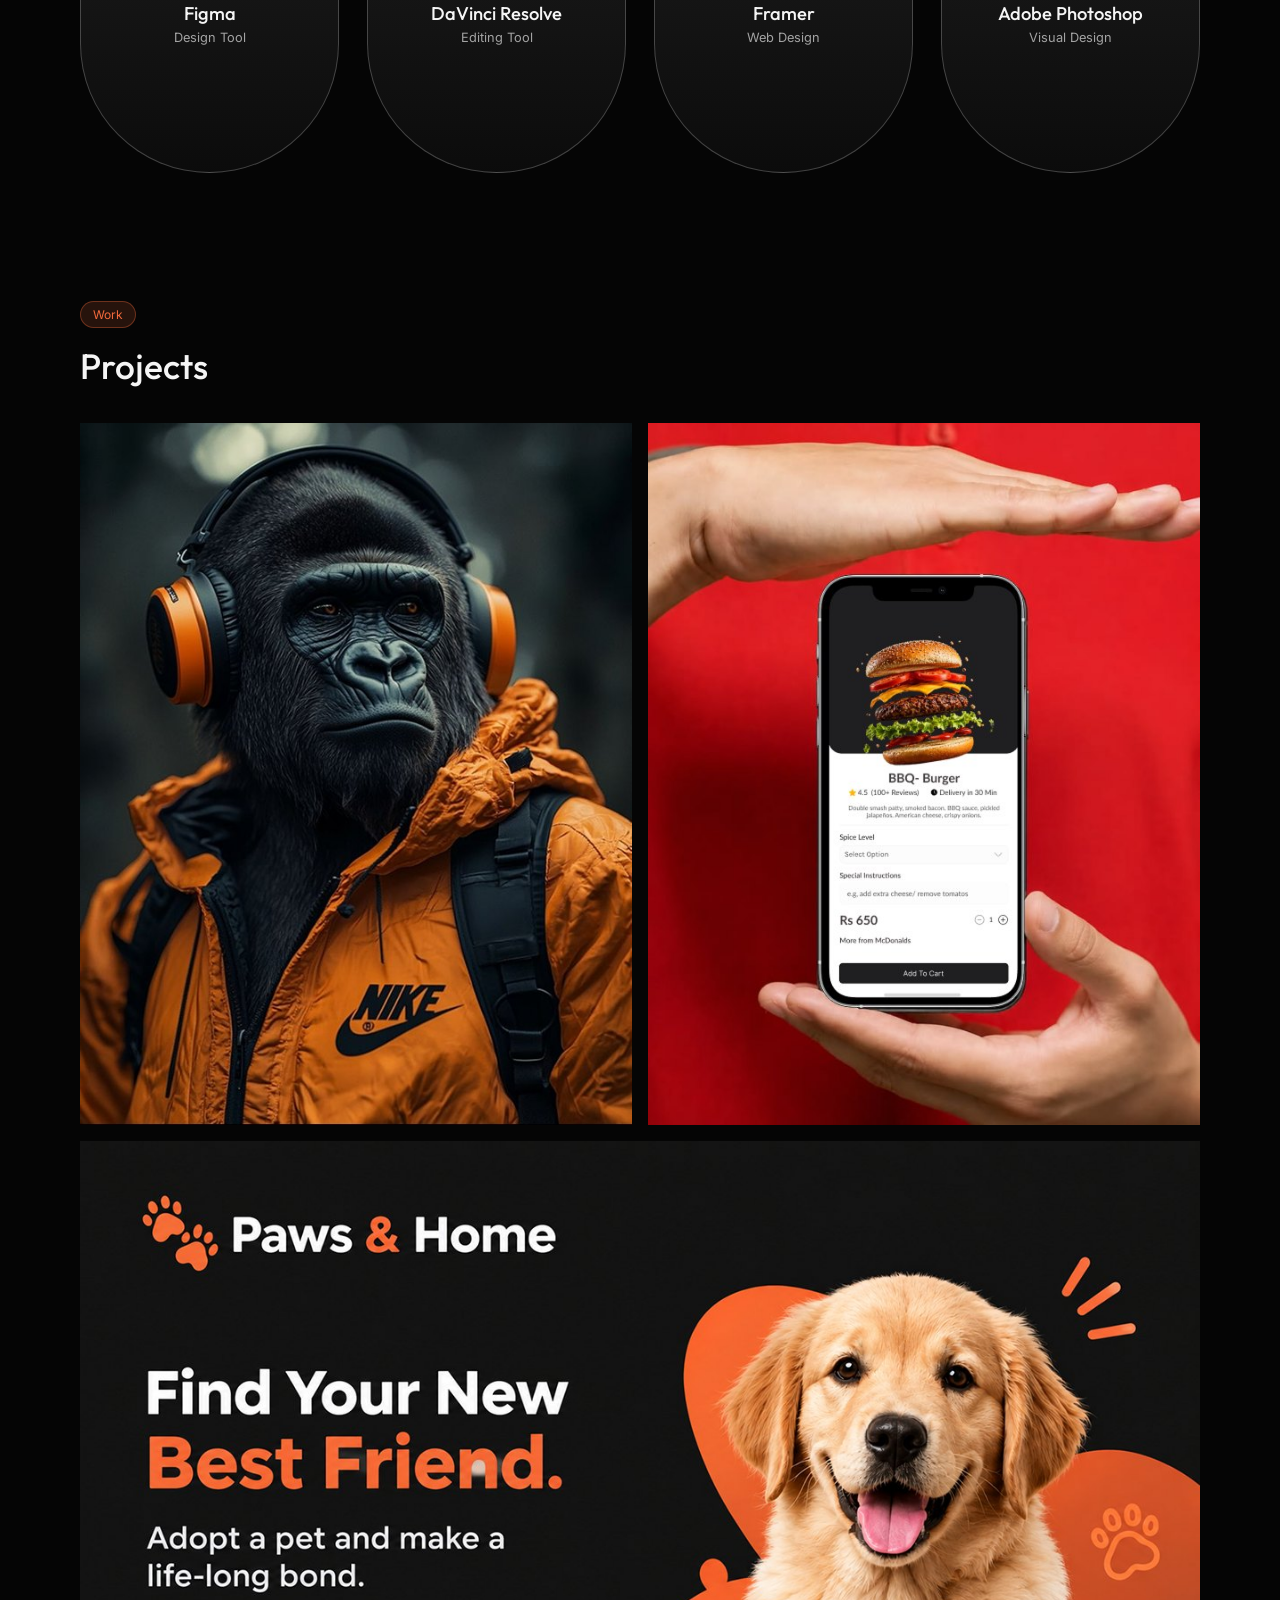
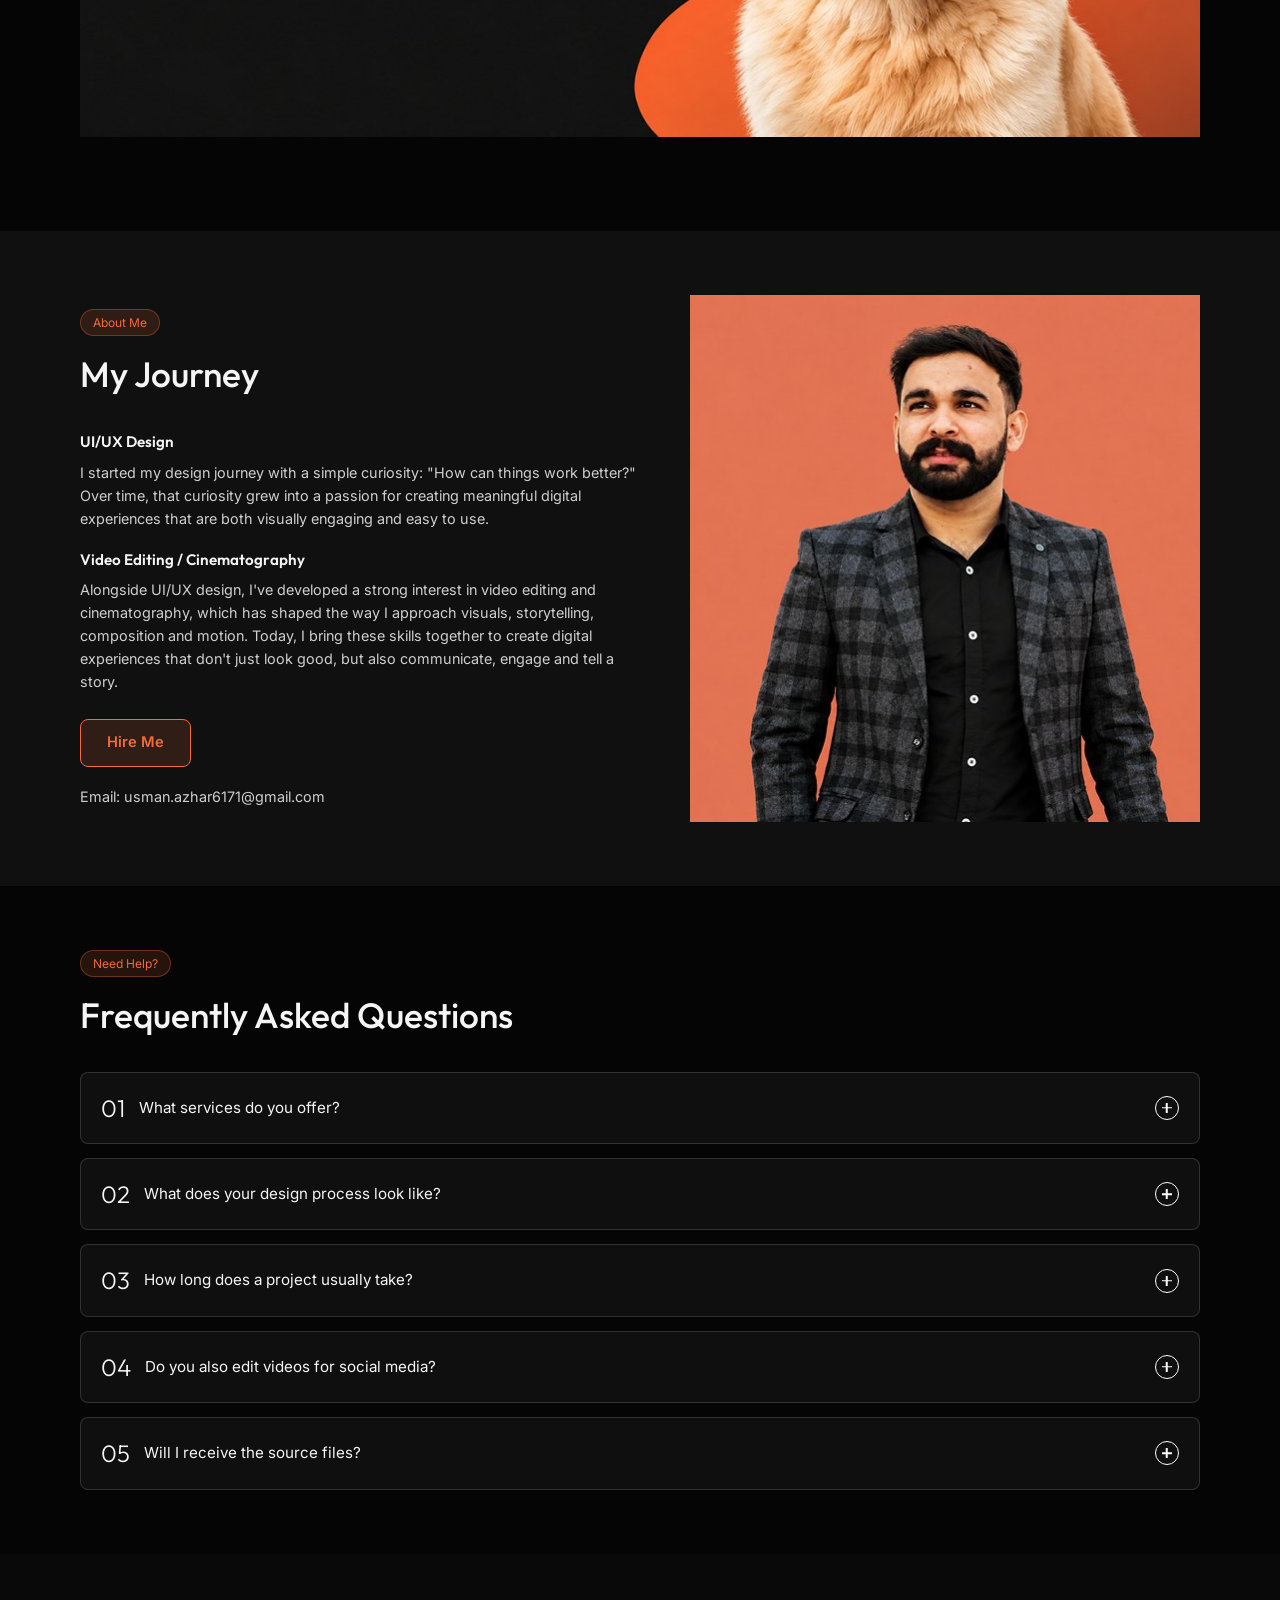
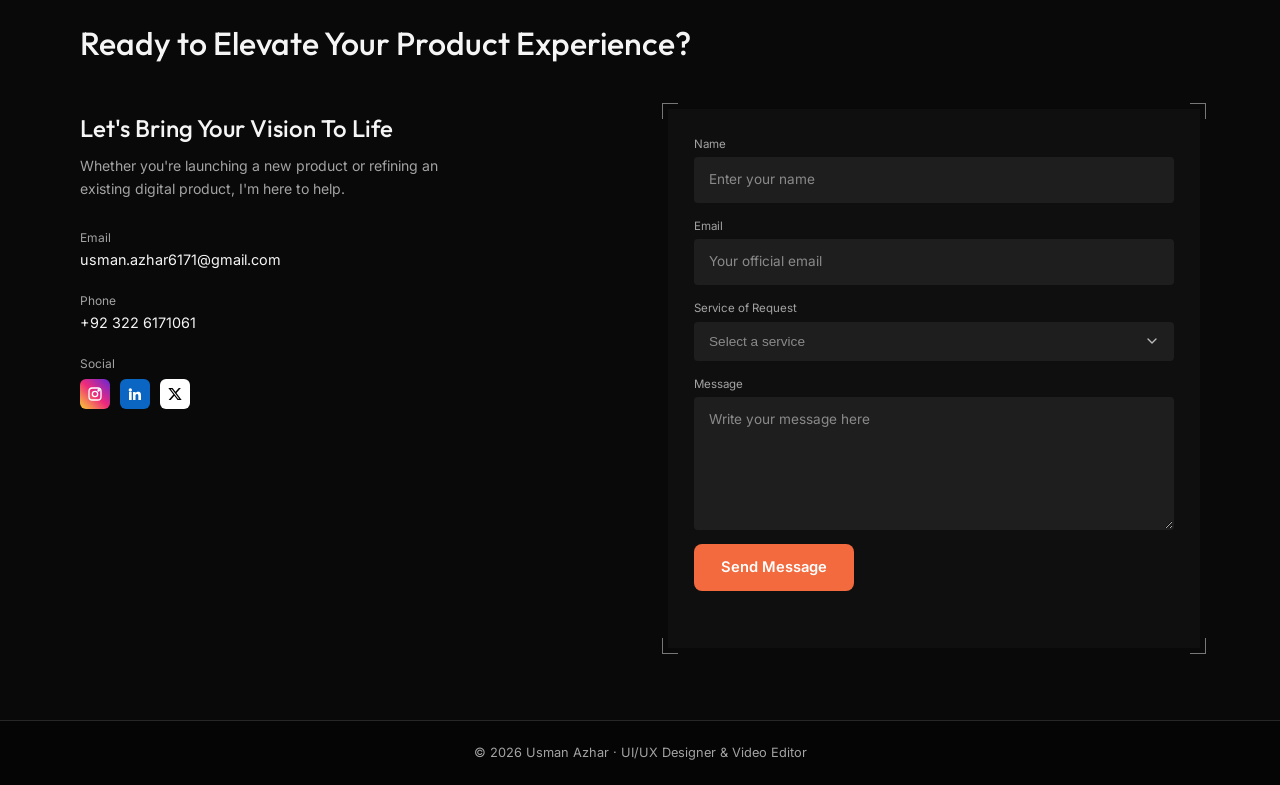
==== commit f8f31d1e: "Add files via upload" ====
--- a/index.html
+++ b/index.html
@@ -7,7 +7,7 @@
   <meta name="description" content="Usman Azhar is a UI/UX designer and video editor creating clean, intuitive and visually engaging digital experiences." />
   <link rel="preconnect" href="https://fonts.googleapis.com" />
   <link rel="preconnect" href="https://fonts.gstatic.com" crossorigin />
-  <link href="https://fonts.googleapis.com/css2?family=Outfit:wght@300;400;500;600;700&family=Inter:wght@400;500;600&family=Satisfy&display=swap" rel="stylesheet" />
+  <link href="https://fonts.googleapis.com/css2?family=Outfit:wght@300;400;500;600;700&family=Inter:wght@400;500;600&display=swap" rel="stylesheet" />
   <link rel="stylesheet" href="style.css" />
 </head>
 <body>
@@ -19,6 +19,7 @@
       <nav class="nav__pill" id="navLinks" aria-label="Main navigation">
         <a href="#home" class="active">Home</a>
         <a href="#services">Services</a>
+        <a href="#projects">Projects</a>
         <a href="#about">About</a>
         <a href="#contact">Contact</a>
       </nav>
@@ -146,7 +147,7 @@
             <h3>Artify AI</h3>
           </div>
         </a>
-        <a href="#contact" class="project reveal">
+        <a href="biterush.html" class="project reveal">
           <img src="assets/burger.jpg" alt="Bite Rush food app showing a BBQ burger screen on a phone" />
           <div class="project__overlay">
             <span class="project__tag">Mobile App</span>
--- a/style.css
+++ b/style.css
@@ -1,3 +1,6 @@
+/* Logo font (self-hosted so it always loads) */
+@font-face { font-family: "Comforter Brush"; src: url("assets/fonts/comforter-brush.woff2") format("woff2"); font-display: swap; }
+
 /* =========================================================
    Usman Azhar — Portfolio
    Black background · orange accent
@@ -51,7 +54,7 @@
 .nav.scrolled { border-color: var(--border); }
 .nav__inner { height: 70px; display: flex; align-items: center; justify-content: space-between; gap: 20px; }
 
-.logo { font-family: "Satisfy", cursive; font-size: 1.5rem; color: var(--orange); transition: transform 0.3s var(--ease); }
+.logo { font-family: "Comforter Brush", cursive; font-size: 1.9rem; line-height: 1; color: #ff9142; transition: transform 0.3s var(--ease); }
 .logo:hover { transform: rotate(-3deg) scale(1.05); }
 
 .nav__pill {
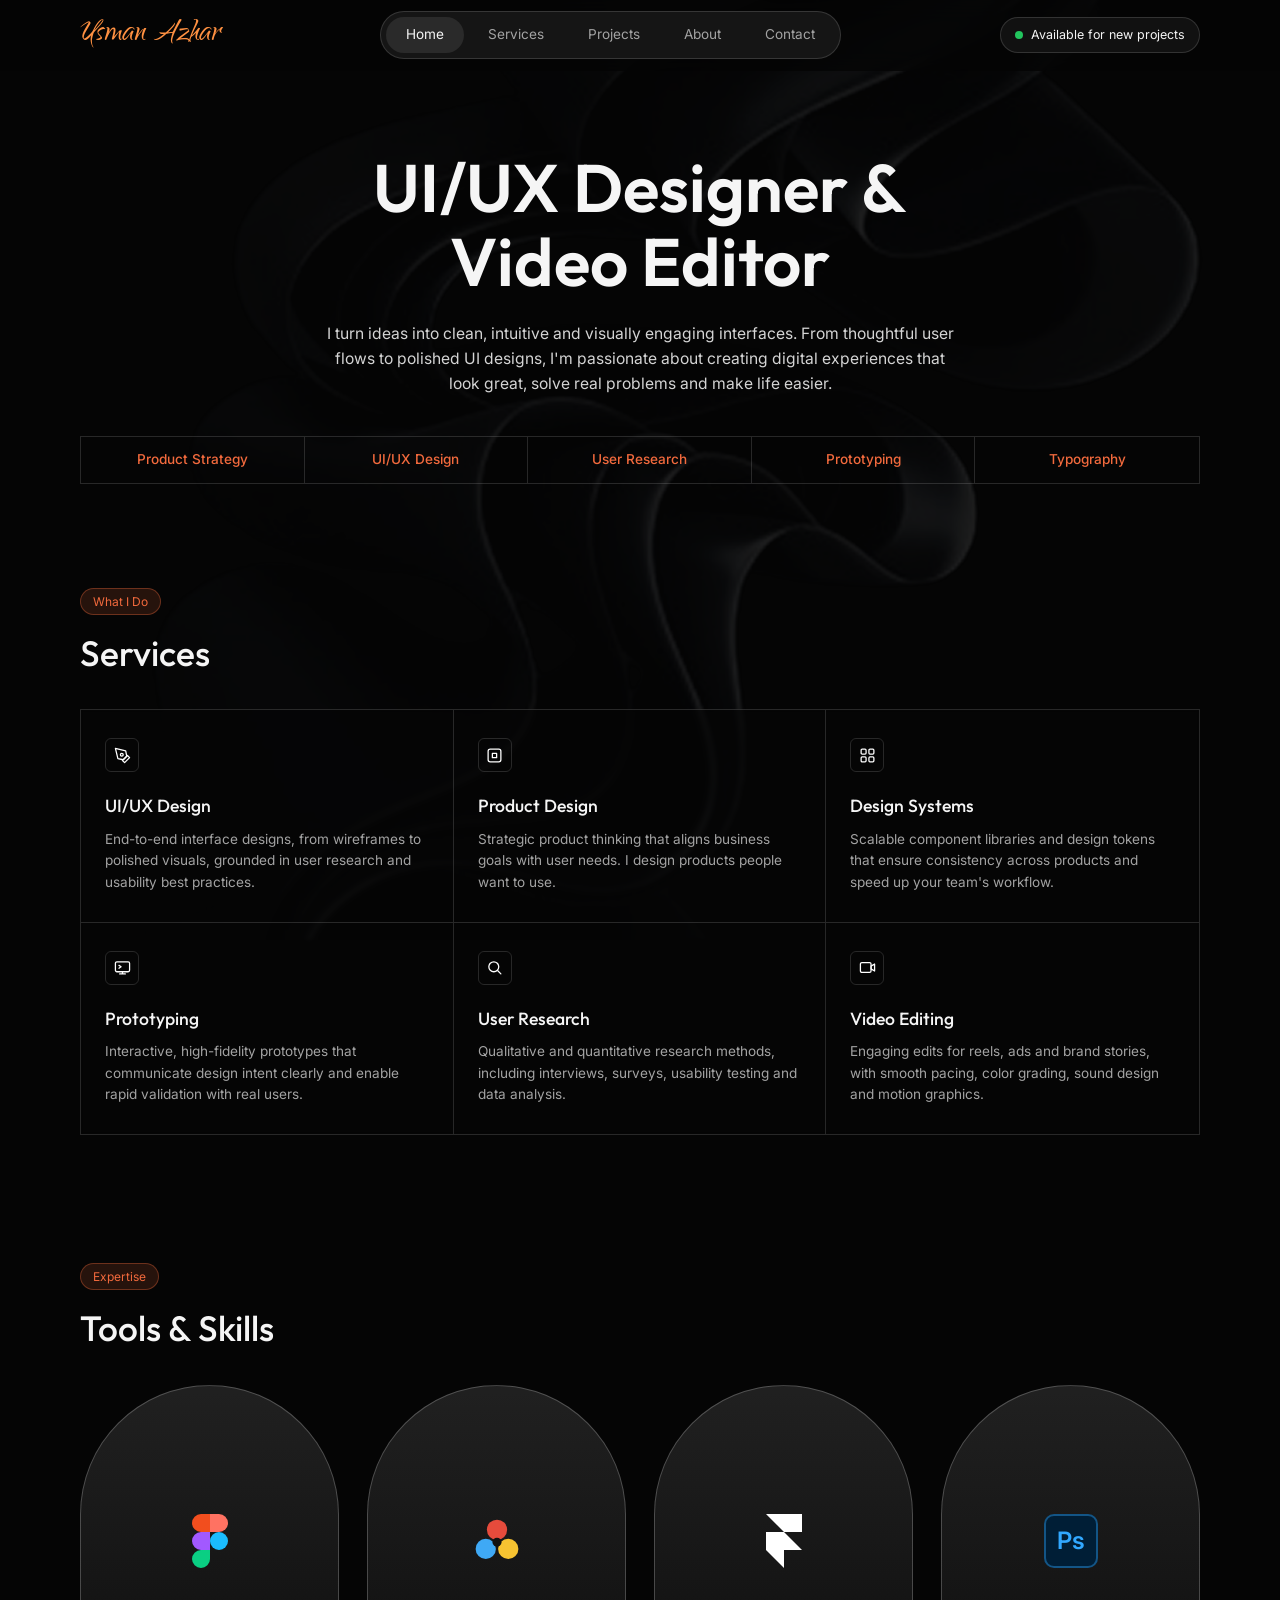
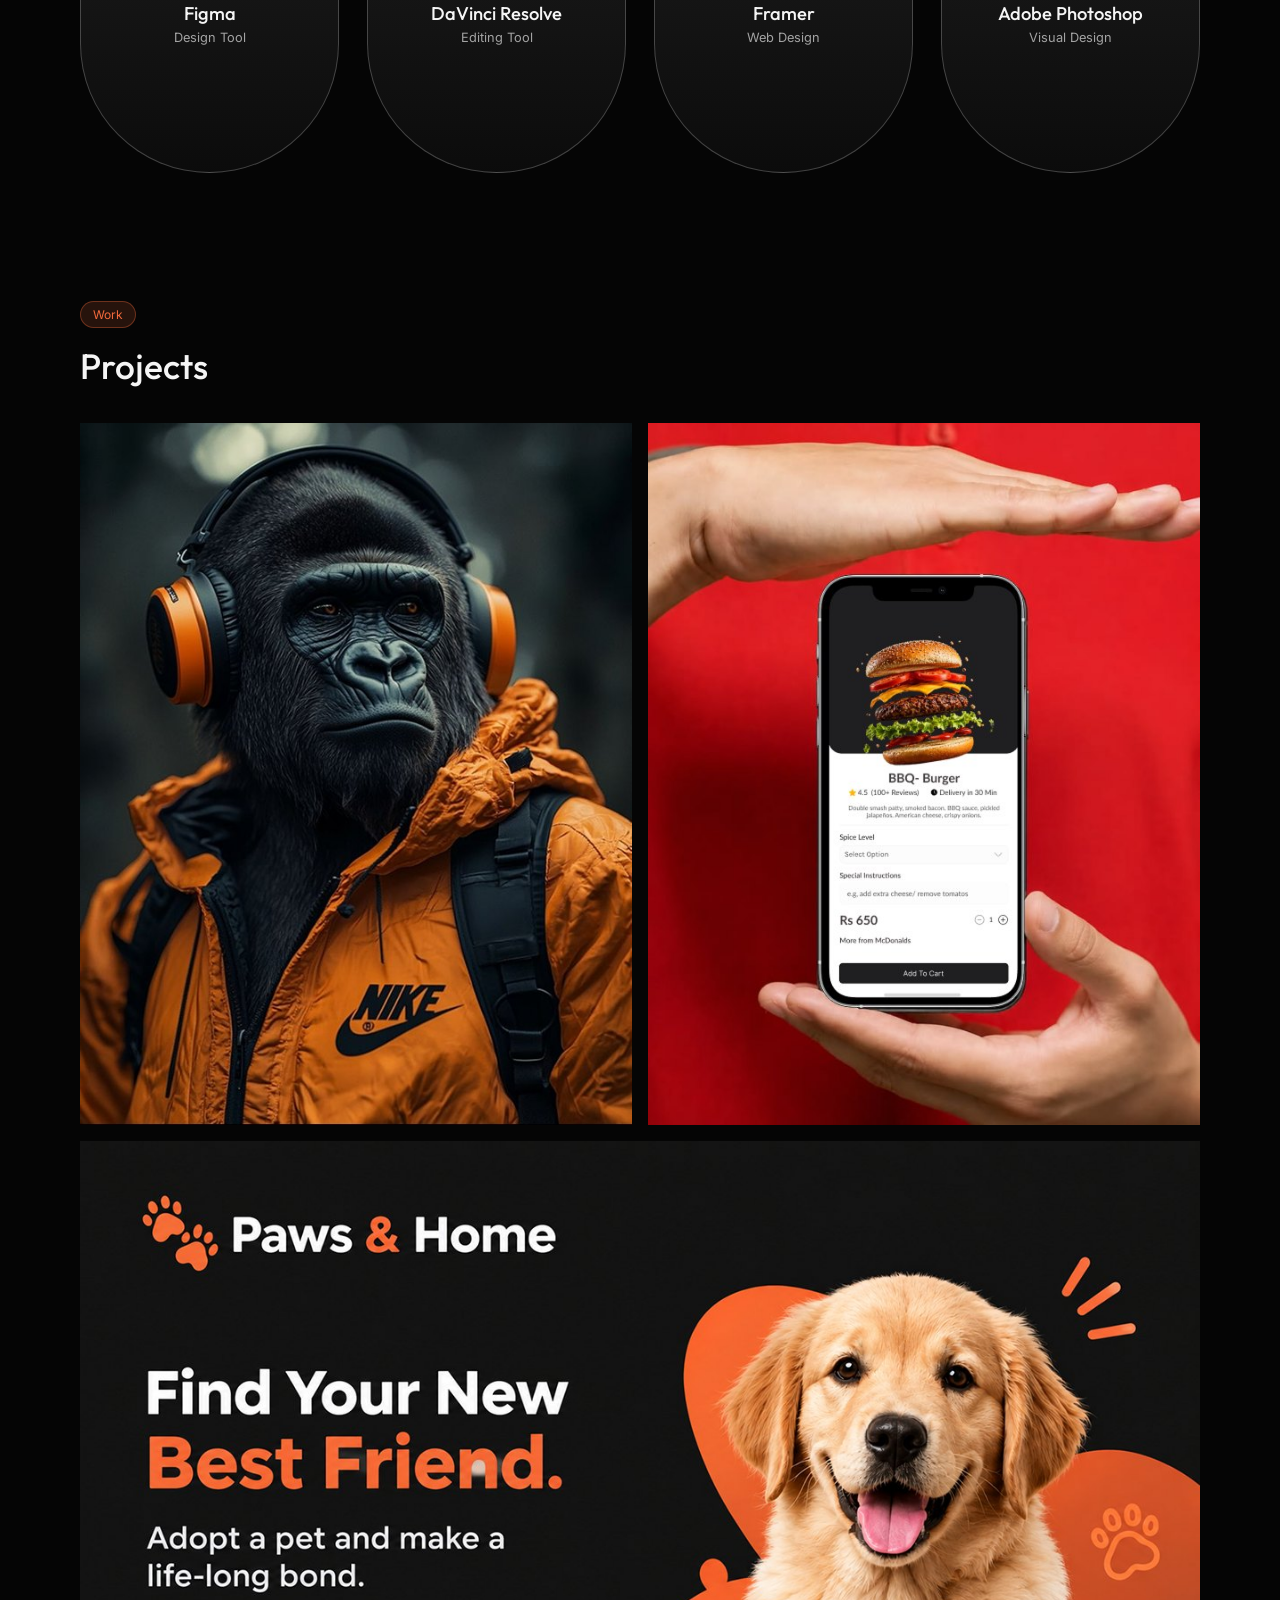
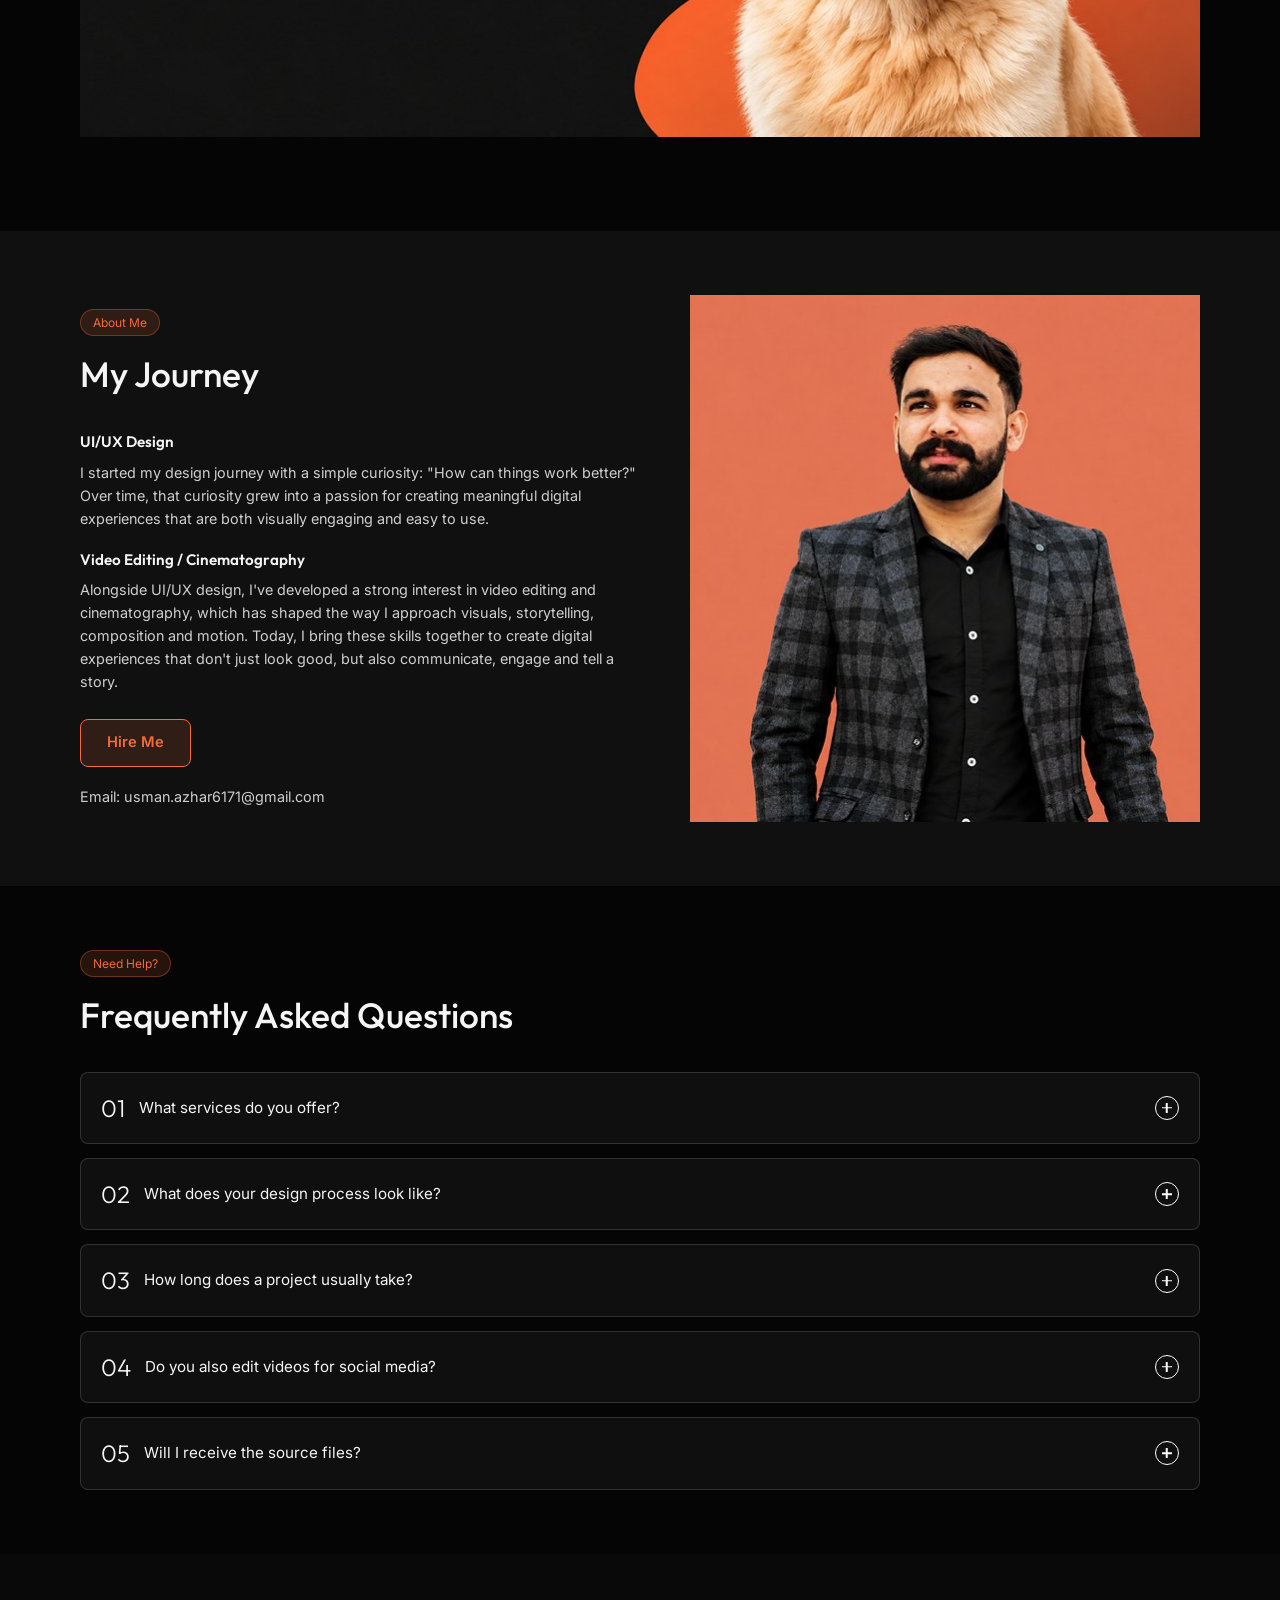
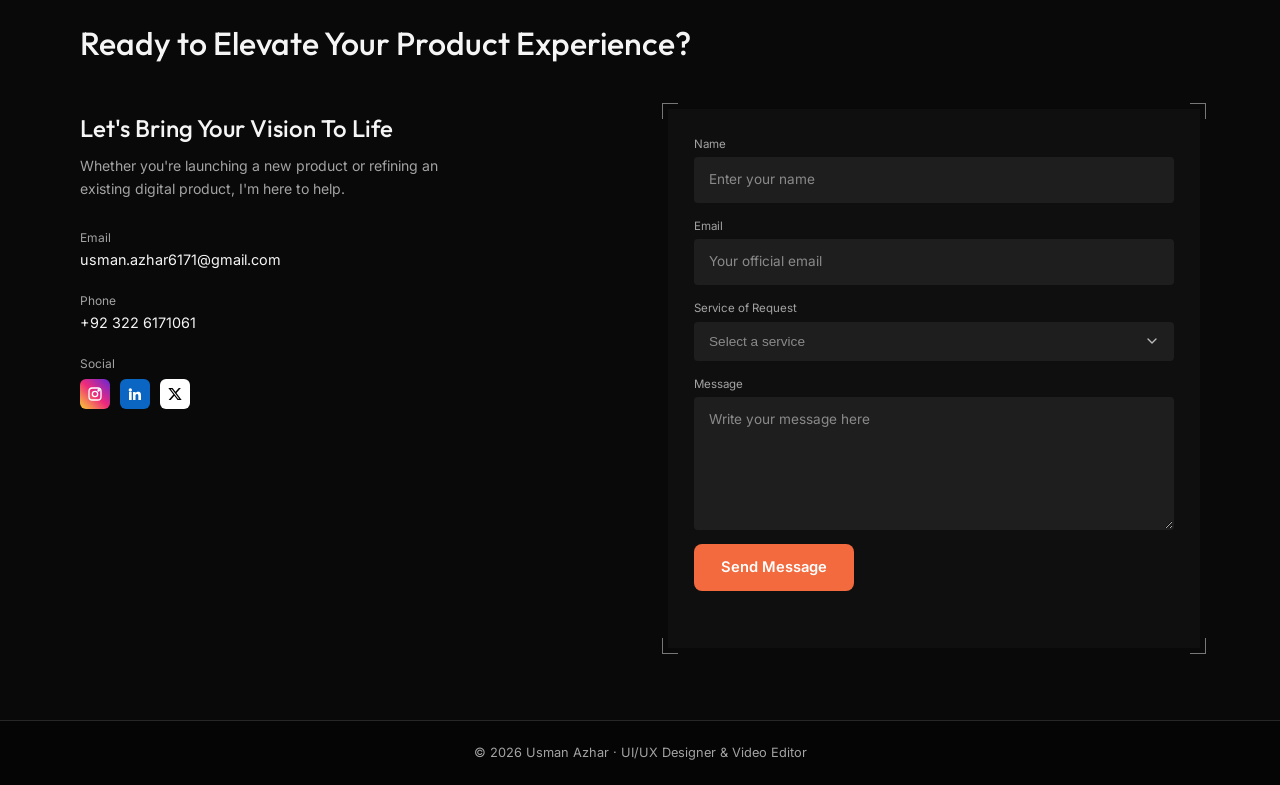
==== commit c4df5a9b: "Add files via upload" ====
--- a/index.html
+++ b/index.html
@@ -140,7 +140,7 @@
       <h2 class="section__title reveal">Projects</h2>
 
       <div class="projects-grid">
-        <a href="#contact" class="project reveal">
+        <a href="artify.html" class="project reveal">
           <img src="assets/gorilla.jpg" alt="Artify AI: an AI-generated image of a gorilla wearing orange headphones and a jacket" />
           <div class="project__overlay">
             <span class="project__tag">Web App</span>
@@ -154,7 +154,7 @@
             <h3>Bite Rush</h3>
           </div>
         </a>
-        <a href="#contact" class="project project--wide reveal">
+        <a href="pawshome.html" class="project project--wide reveal">
           <img src="assets/pawshome.jpg" alt="Paws &amp; Home pet adoption app banner: Find your new best friend" />
           <div class="project__overlay">
             <span class="project__tag">Mobile App</span>
--- a/style.css
+++ b/style.css
@@ -1,5 +1,5 @@
 /* Logo font (self-hosted so it always loads) */
-@font-face { font-family: "Comforter Brush"; src: url("assets/fonts/comforter-brush.woff2") format("woff2"); font-display: swap; }
+@font-face { font-family: "Qwigley"; src: url("assets/fonts/qwigley.woff2") format("woff2"); font-display: swap; }
 
 /* =========================================================
    Usman Azhar — Portfolio
@@ -54,7 +54,7 @@
 .nav.scrolled { border-color: var(--border); }
 .nav__inner { height: 70px; display: flex; align-items: center; justify-content: space-between; gap: 20px; }
 
-.logo { font-family: "Comforter Brush", cursive; font-size: 1.9rem; line-height: 1; color: #ff9142; transition: transform 0.3s var(--ease); }
+.logo { font-family: "Qwigley", cursive; font-size: 2.5rem; line-height: 1; color: #ff9142; transition: transform 0.3s var(--ease); }
 .logo:hover { transform: rotate(-3deg) scale(1.05); }
 
 .nav__pill {
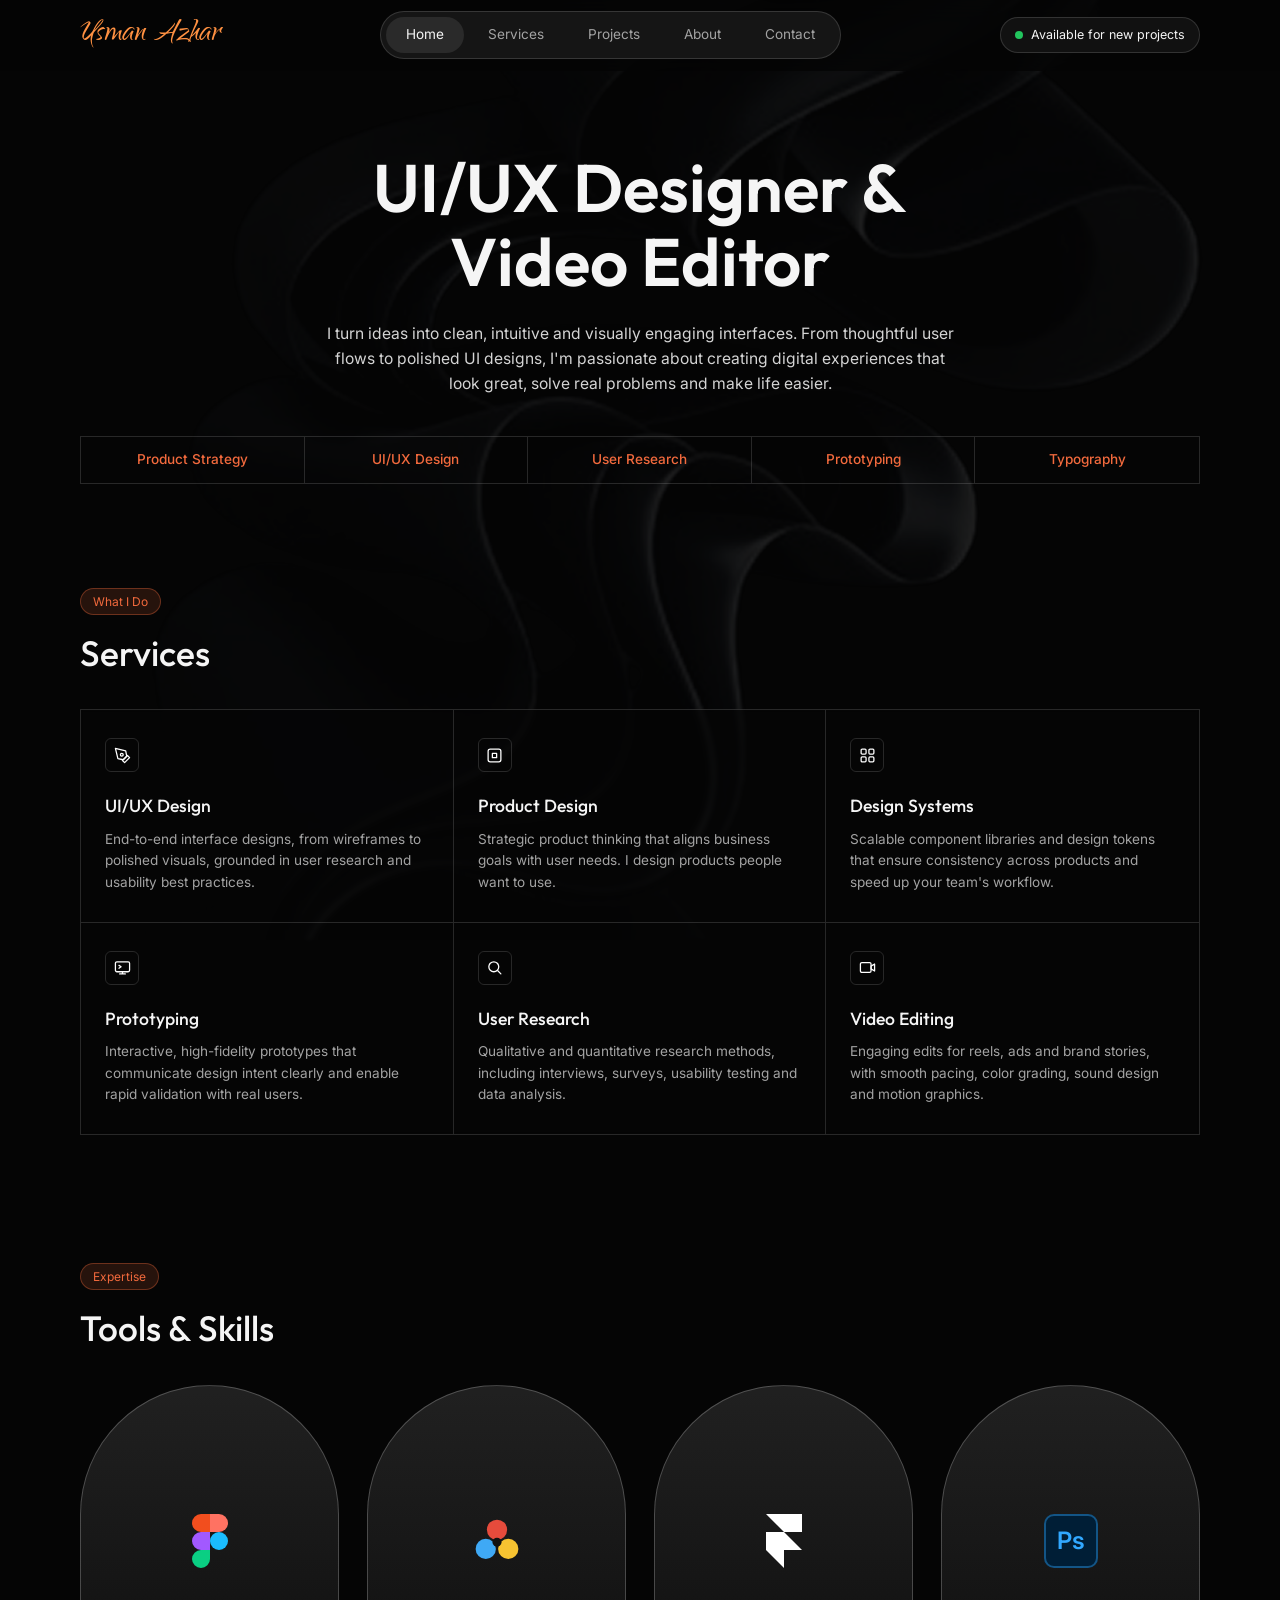
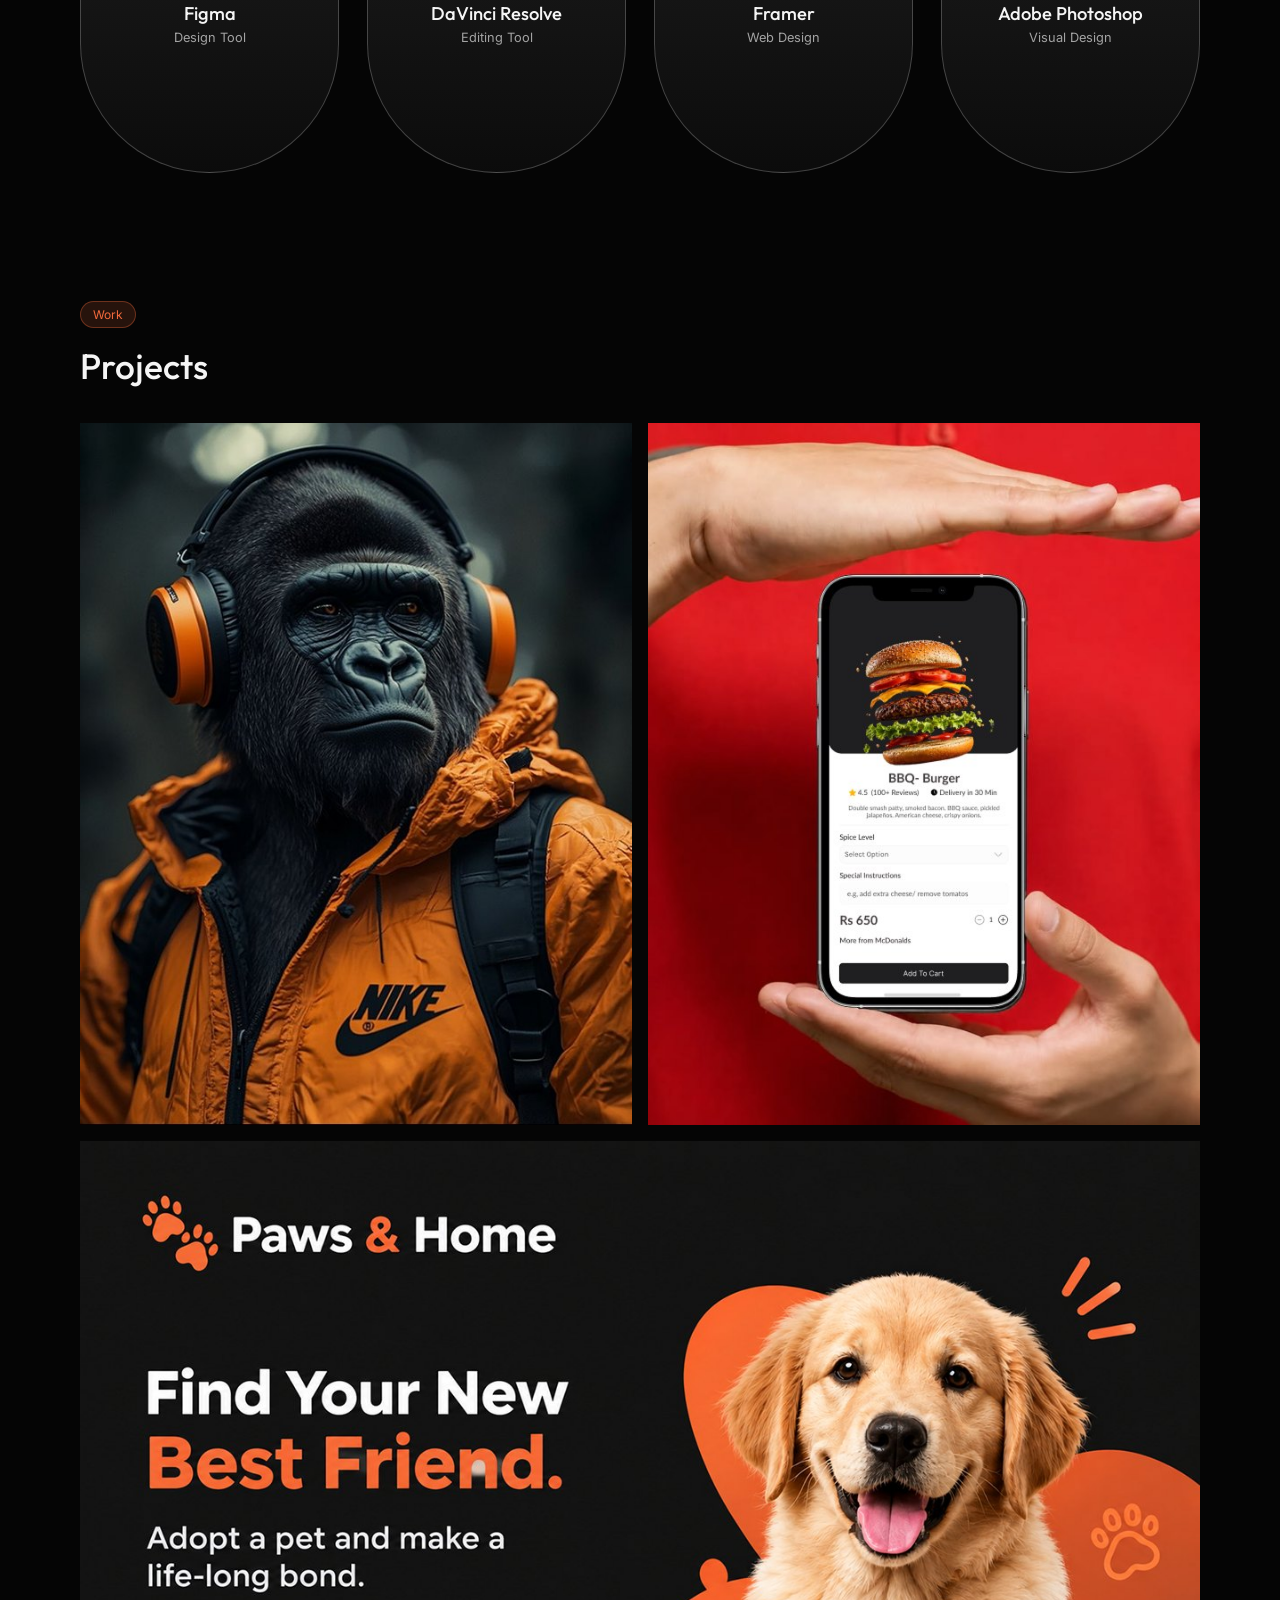
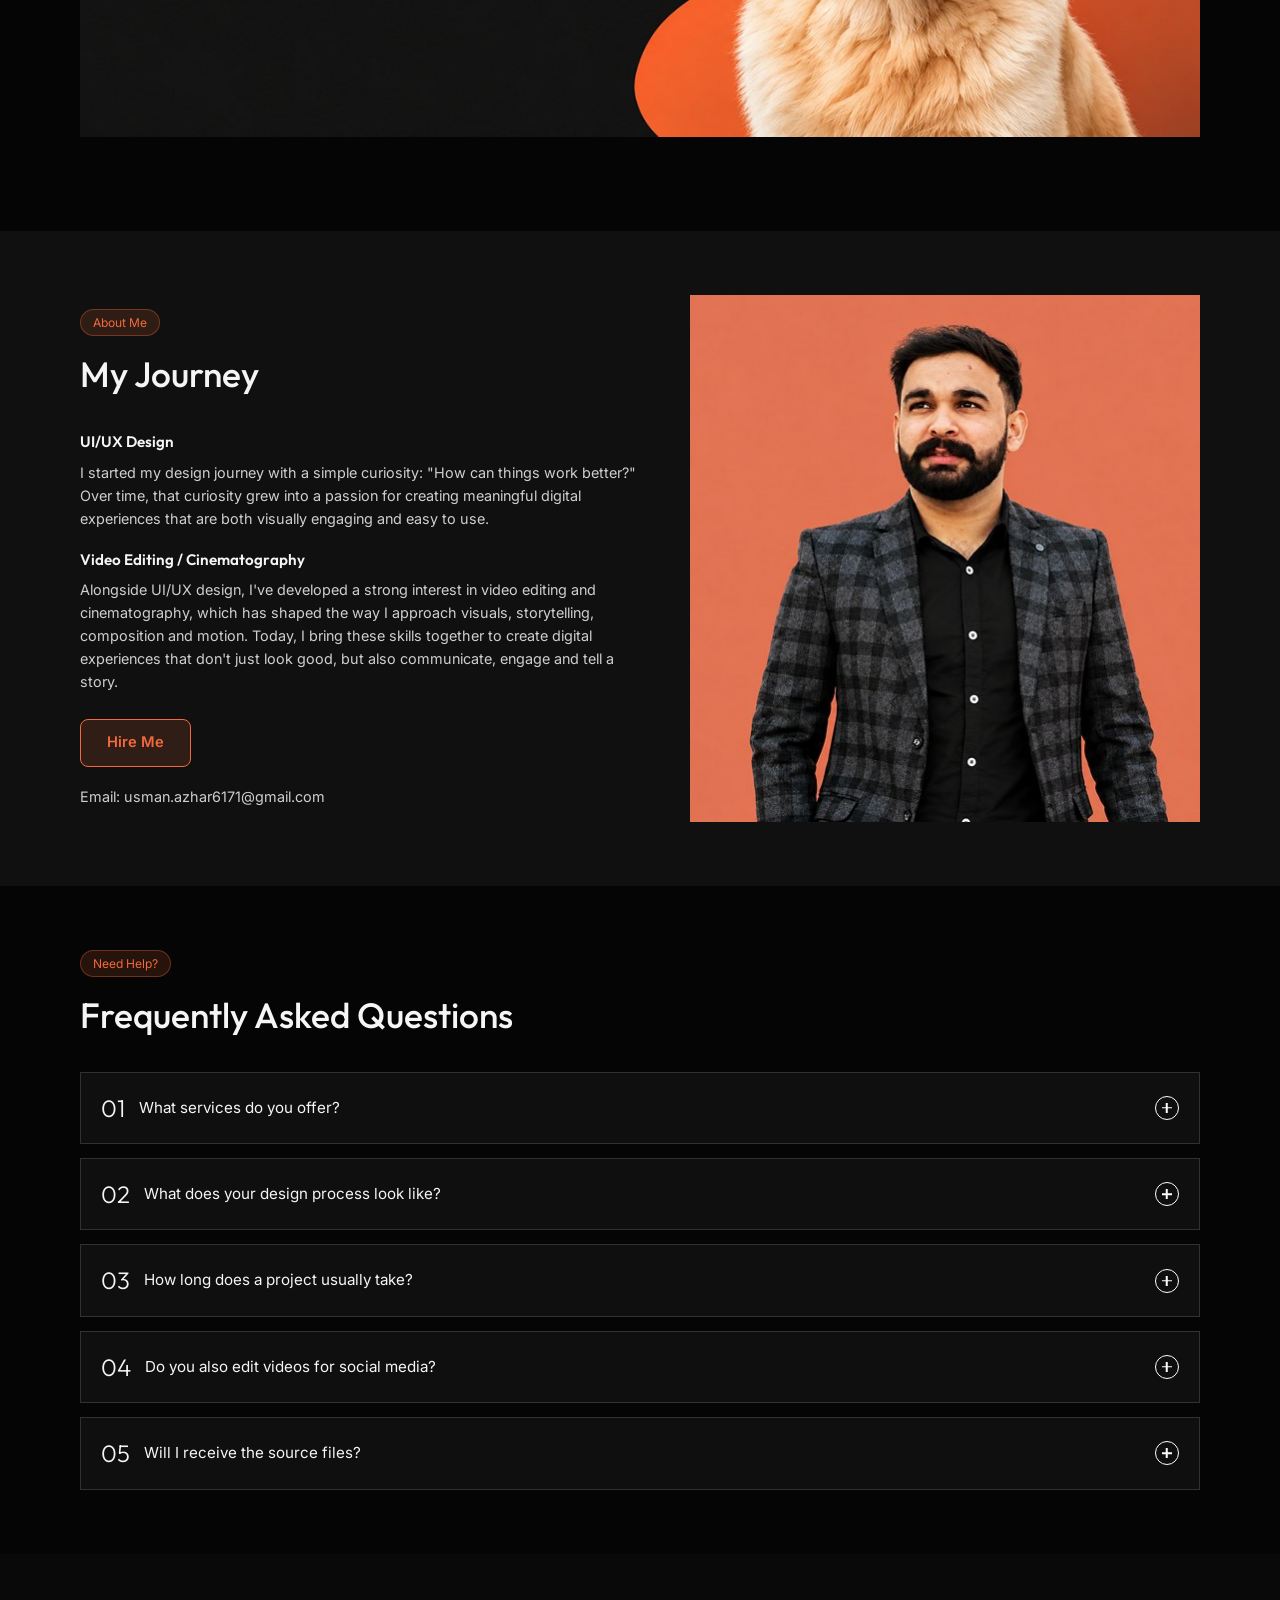
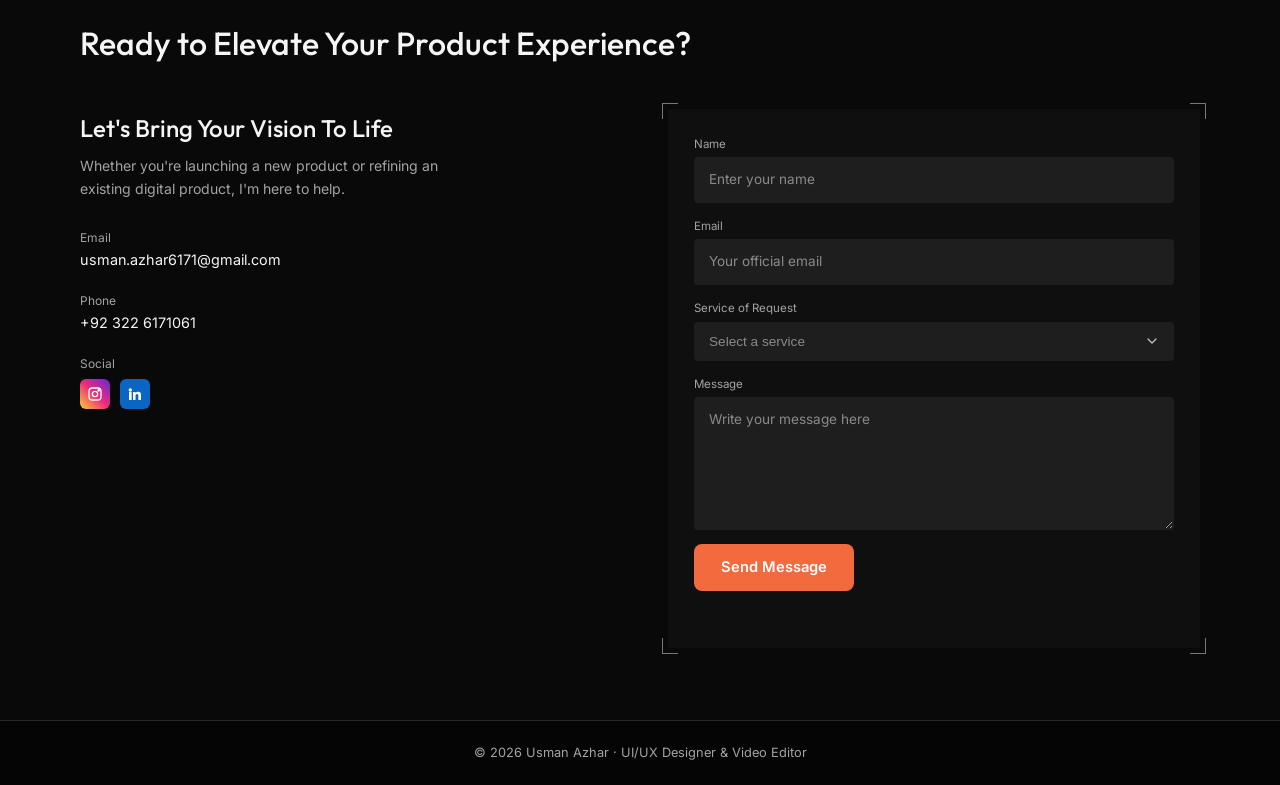
==== commit 815897ae: "Add files via upload" ====
--- a/index.html
+++ b/index.html
@@ -232,9 +232,8 @@
               <div>
                 <dt>Social</dt>
                 <dd class="socials">
-                  <a href="#" aria-label="Instagram" class="social social--ig"><svg viewBox="0 0 24 24"><rect x="3" y="3" width="18" height="18" rx="5"/><circle cx="12" cy="12" r="4"/><circle cx="17.5" cy="6.5" r="1" fill="currentColor"/></svg></a>
-                  <a href="#" aria-label="LinkedIn" class="social social--in"><svg viewBox="0 0 24 24"><path fill="currentColor" stroke="none" d="M4.98 3.5a2.5 2.5 0 1 1 0 5 2.5 2.5 0 0 1 0-5zM3 9h4v12H3zM9 9h3.8v1.7h.05c.53-1 1.83-2.05 3.77-2.05C20.6 8.65 21 11.2 21 14.5V21h-4v-5.8c0-1.4 0-3.2-1.95-3.2s-2.25 1.5-2.25 3.1V21H9z"/></svg></a>
-                  <a href="#" aria-label="X (Twitter)" class="social social--x"><svg viewBox="0 0 24 24"><path fill="currentColor" stroke="none" d="M17.75 3h3.07l-6.7 7.66L22 21h-6.17l-4.83-6.32L5.47 21H2.4l7.17-8.2L2 3h6.32l4.37 5.78zm-1.08 16.17h1.7L7.4 4.74H5.58z"/></svg></a>
+                  <a href="https://www.instagram.com/https_sammo/" target="_blank" rel="noopener" aria-label="Instagram" class="social social--ig"><svg viewBox="0 0 24 24"><rect x="3" y="3" width="18" height="18" rx="5"/><circle cx="12" cy="12" r="4"/><circle cx="17.5" cy="6.5" r="1" fill="currentColor"/></svg></a>
+                  <a href="https://www.linkedin.com/in/usman-azhar-40101b409" target="_blank" rel="noopener" aria-label="LinkedIn" class="social social--in"><svg viewBox="0 0 24 24"><path fill="currentColor" stroke="none" d="M4.98 3.5a2.5 2.5 0 1 1 0 5 2.5 2.5 0 0 1 0-5zM3 9h4v12H3zM9 9h3.8v1.7h.05c.53-1 1.83-2.05 3.77-2.05C20.6 8.65 21 11.2 21 14.5V21h-4v-5.8c0-1.4 0-3.2-1.95-3.2s-2.25 1.5-2.25 3.1V21H9z"/></svg></a>
                 </dd>
               </div>
             </dl>
--- a/style.css
+++ b/style.css
@@ -200,7 +200,7 @@
 
 /* ================= FAQ ================= */
 .faq-list { display: grid; gap: 14px; }
-.faq { border-radius: 8px; background: rgba(18, 18, 18, 0.85); border: 1px solid var(--border); transition: border-color 0.3s, background 0.3s; }
+.faq { border-radius: 0; background: rgba(18, 18, 18, 0.85); border: 1px solid var(--border); transition: border-color 0.3s, background 0.3s; }
 .faq:hover, .faq.open { border-color: rgba(242, 106, 61, 0.6); background: var(--surface-2); }
 .faq__q { width: 100%; display: flex; align-items: center; gap: 14px; padding: 16px 20px; background: none; border: 0; cursor: pointer; text-align: left; }
 .faq__num { font-family: var(--font-head); font-weight: 300; font-size: 1.5rem; transition: color 0.3s; }
